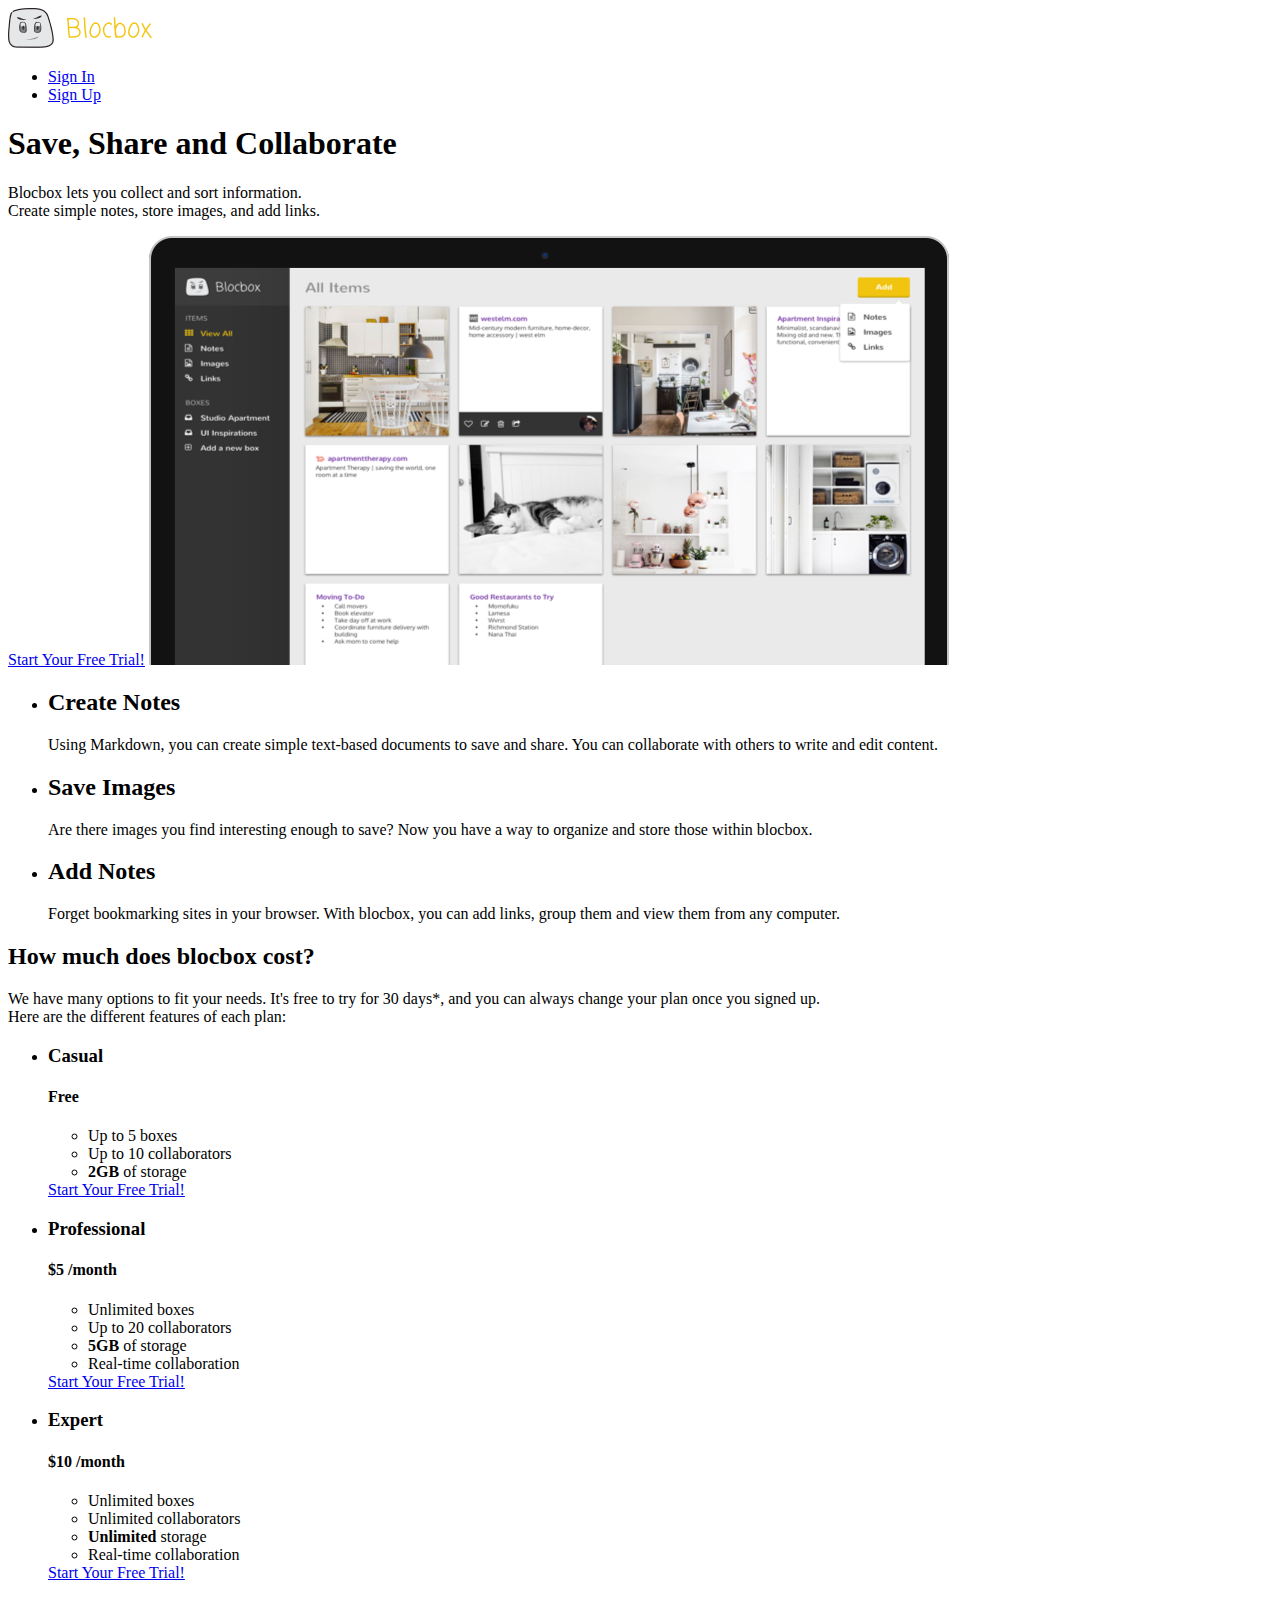
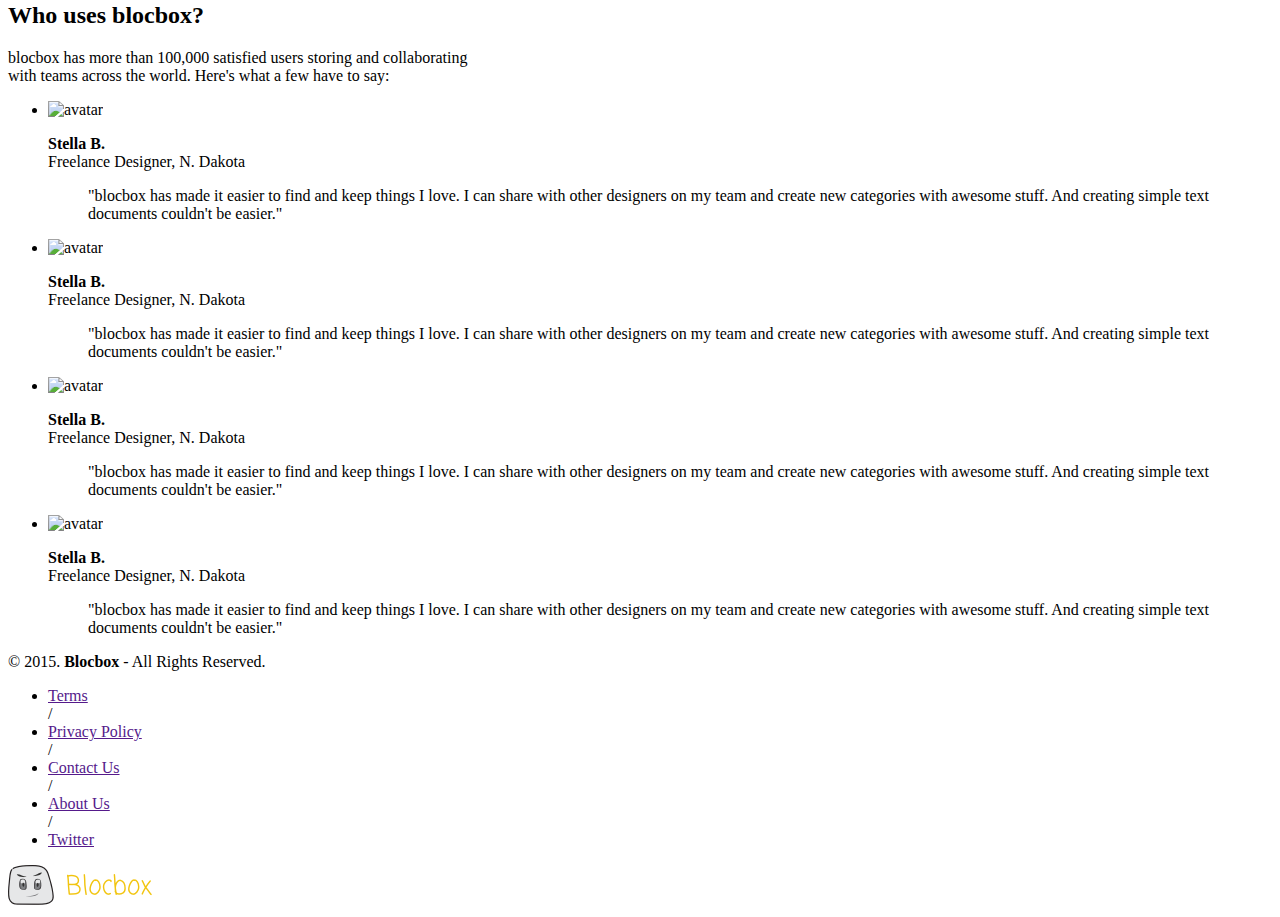
==== index.html @ 5e0205d0 "Checkpoint 28 - Completed" ====
<!DOCTYPE html>
<html lang="en-us">
<head>
	<meta http-equiv="X-UA-Compatible" content="IE=Edge">
	<meta name="viewport" content="width=device-width, initial-scale=1">
	<meta charset="UTF-8">
	<title>Save, share and collaborate | Blocbox</title>

	<!-- Google Fonts -->
	<link href="https://fonts.googleapis.com/css?family=Nunito:300,400,700|Oxygen:300,400,700" rel="stylesheet">
</head>

<body>
	<header>
	<nav class="container">
		<div class="one-half">
			<a href="index.html" class="site-logo"><img src="images/site-logo.png" alt="Blocbox" /></a>
		</div>
		<div class="one-half">
			<ul>
	         <li><a href="signin.html">Sign In</a></li>
	         <li class="btn-outline"><a href="signup.html">Sign Up</a></li>
	       </ul>
		</div>
	</nav>

	<div class="container hero">
		<h1>Save, Share and Collaborate</h1>
		<p>Blocbox lets you collect and sort information.<br/>Create simple notes, store images, and add links.</p>
		<a href="signup.html" class="btn">Start Your Free Trial!</a>
		<img src="images/dashboard.png" alt="Blocbox" />
	</div>
	</header>
	
	<!-- Benefits -->
	<main role="main">
		<section class="benefits">
			<ul class="container">
				<li class="one-third">
					<h2>Create Notes</h2>
					<p>Using Markdown, you can create simple text-based documents to save and share. You can collaborate with others to write and edit content.</p>
				</li>
				<li class="one-third">
					<h2>Save Images</h2>
					<p>Are there images you find interesting enough to save? Now you have a way to organize and store those within blocbox.</p>
				</li>
				<li class="one-third">
					<h2>Add Notes</h2>
					<p>Forget bookmarking sites in your browser. With blocbox, you can add links, group them and view them from any computer.</p>
				</li>
			</ul>
		</section>
	</main>

	<!-- Pricing -->
	<section class="pricing">
   		<div class="container">
			<h2>How much does blocbox cost?</h2>
			<p>We have many options to fit your needs. It's free to try for 30 days*, and you can always change your plan once you signed up. <br/>Here are the different features of each plan:</p>
   		</div>
		<ul class="container">
			<li class="one-third">
				<div class="box">
				<h3>Casual</h3>
				<h4>Free</h4>
				<ul>
					<li>Up to 5 boxes</li>
					<li>Up to 10 collaborators</li>
					<li><strong>2GB</strong> of storage</li>
				</ul>
				<a href="signup.html" class="btn">Start Your Free Trial!</a>
				</div>
			</li>
			<li class="one-third middle">
				<div class="box">
				<h3>Professional</h3>
				<h4><span>$</span>5 <span class="month">/month</span></h4>
				<ul>
					<li>Unlimited boxes</li>
					<li>Up to 20 collaborators</li>
					<li><strong>5GB</strong> of storage</li>
					<li>Real-time collaboration</li>
				</ul>
				<a href="signup.html" class="btn">Start Your Free Trial!</a>
				</div>
			</li>
			<li class="one-third">
				<div class="box">
				<h3>Expert</h3>
				<h4><span>$</span>10 <span class="month">/month</span></h4>
				<ul>
					<li>Unlimited boxes</li>
					<li>Unlimited collaborators</li>
					<li><strong>Unlimited</strong> storage</li>
					<li>Real-time collaboration</li>
				</ul>
				<a href="signup.html" class="btn">Start Your Free Trial!</a>
				</div>
			</li>
		</ul>
	</section>

	<!-- Testimonial -->
	<section class="testimonials">
		<div class="container">
			 <h2>Who uses blocbox?</h2>
			 <p>blocbox has more than 100,000 satisfied users storing and collaborating<br/> with teams across the world. Here's what a few have to say:</p>
		</div>
		<ul class="container">
			<li class="one-fourth">
				<img src="https://s3.amazonaws.com/uifaces/faces/twitter/jsa/128.jpg" alt="avatar">
				<p class="name"><strong>Stella B.</strong><br/>Freelance Designer, N. Dakota</p>
				<blockquote>"blocbox has made it easier to find and keep things I love. I can share with other designers on my team and create new categories with awesome stuff. And creating simple text documents couldn't be easier."
				</blockquote>
			</li>
			<li class="one-fourth">
				<img src="https://s3.amazonaws.com/uifaces/faces/twitter/jsa/128.jpg" alt="avatar">
				<p class="name"><strong>Stella B.</strong><br/>Freelance Designer, N. Dakota</p>
				<blockquote>"blocbox has made it easier to find and keep things I love. I can share with other designers on my team and create new categories with awesome stuff. And creating simple text documents couldn't be easier."
				</blockquote>
			</li>
			<li class="one-fourth">
				<img src="https://s3.amazonaws.com/uifaces/faces/twitter/jsa/128.jpg" alt="avatar">
				<p class="name"><strong>Stella B.</strong><br/>Freelance Designer, N. Dakota</p>
				<blockquote>"blocbox has made it easier to find and keep things I love. I can share with other designers on my team and create new categories with awesome stuff. And creating simple text documents couldn't be easier."
				</blockquote>
			</li>
			<li class="one-fourth">
				<img src="https://s3.amazonaws.com/uifaces/faces/twitter/jsa/128.jpg" alt="avatar">
				<p class="name"><strong>Stella B.</strong><br/>Freelance Designer, N. Dakota</p>
				<blockquote>"blocbox has made it easier to find and keep things I love. I can share with other designers on my team and create new categories with awesome stuff. And creating simple text documents couldn't be easier."
				</blockquote>
			</li>
		</ul>
	</section>

	<!-- Footer -->
	<footer>
		<div class="container footer-nav-block">
			<div class="left-footer-block one-third">
			<p class="copyright-block">&copy; 2015. <strong>Blocbox</strong> - All Rights Reserved.</p>
		</div>
		<nav class="link-block middle-footer-block one-third">
			<ul>
				<li><a href="">Terms</a></li> /
				<li><a href="">Privacy Policy</a></li> /
				<li><a href="">Contact Us</a></li> /
				<li><a href="">About Us</a></li> /
				<li><a href="">Twitter</a></li>
			</ul>
		</nav>
		<div class="right-footer-block one-third">
			<img class="logo" src="images/site-logo.png" alt="Blocbox" />
		</div>
		</div>
	</footer>

</body>
</html>
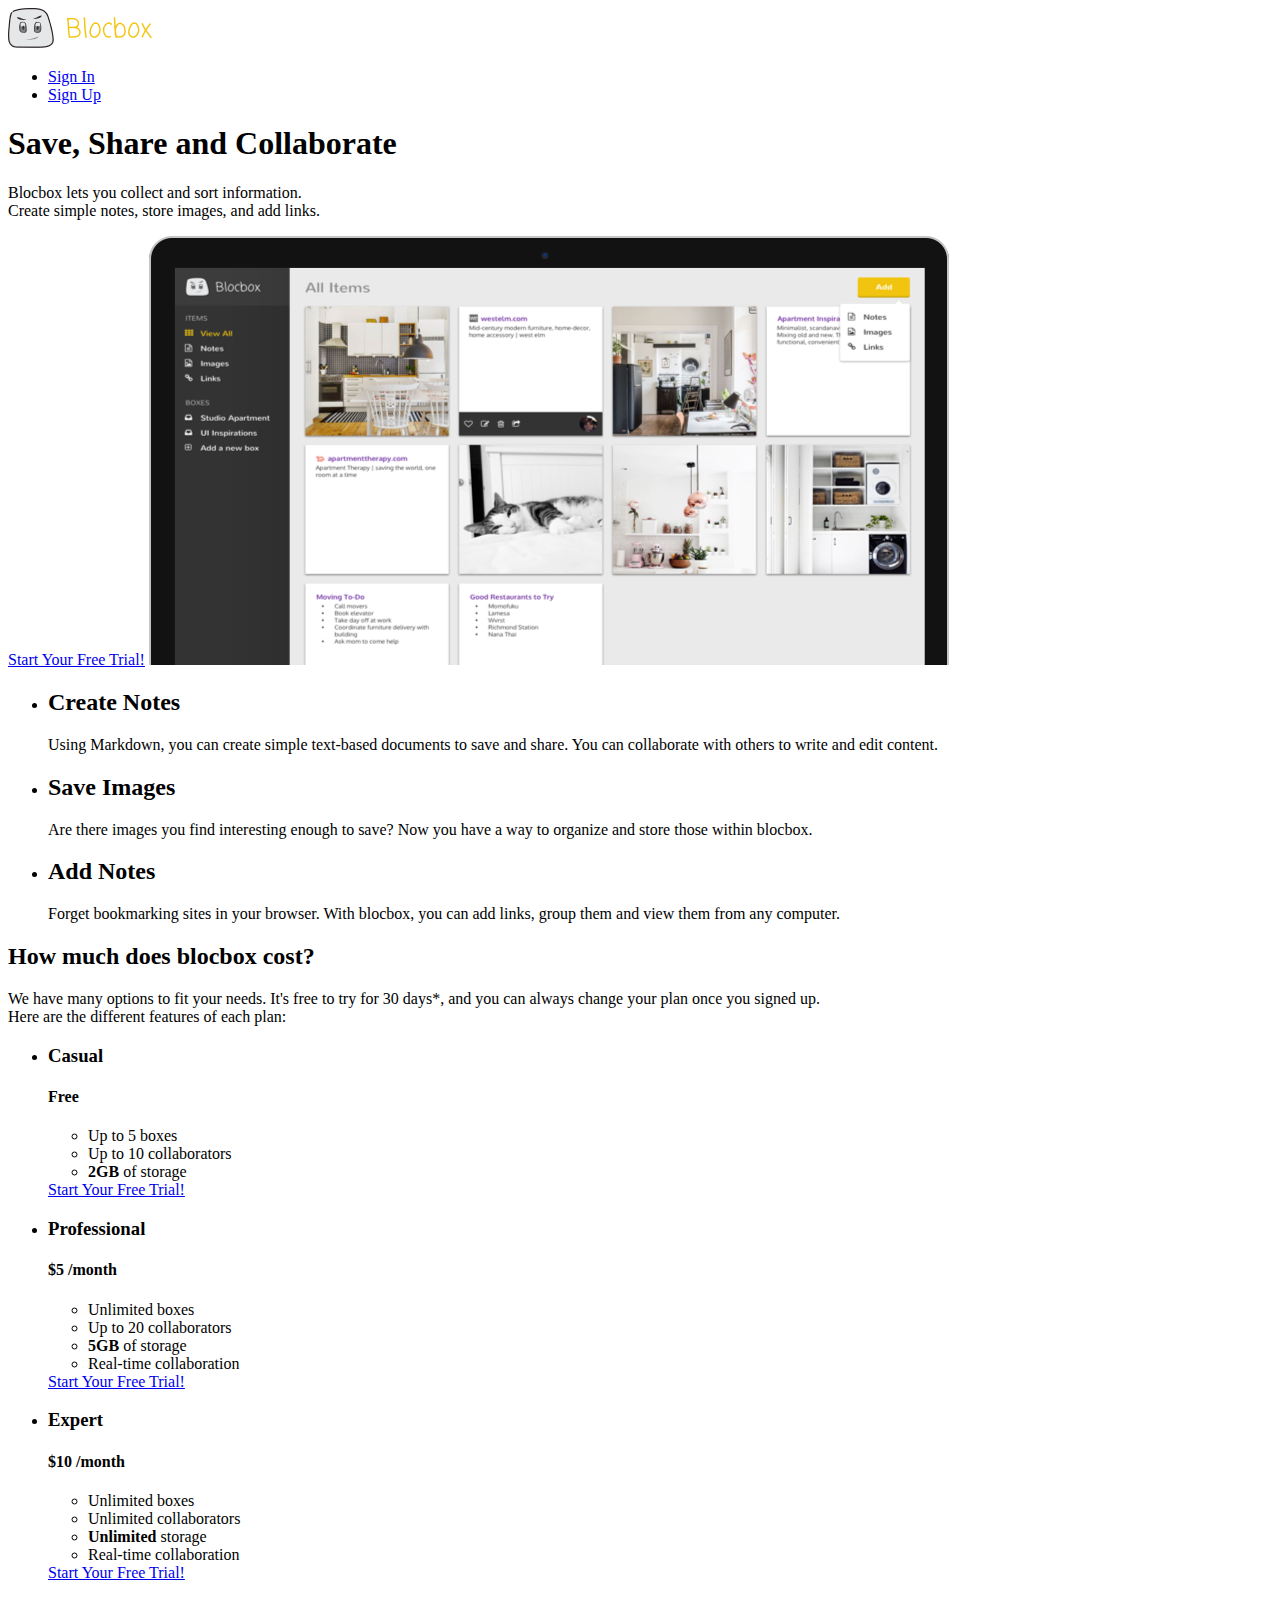
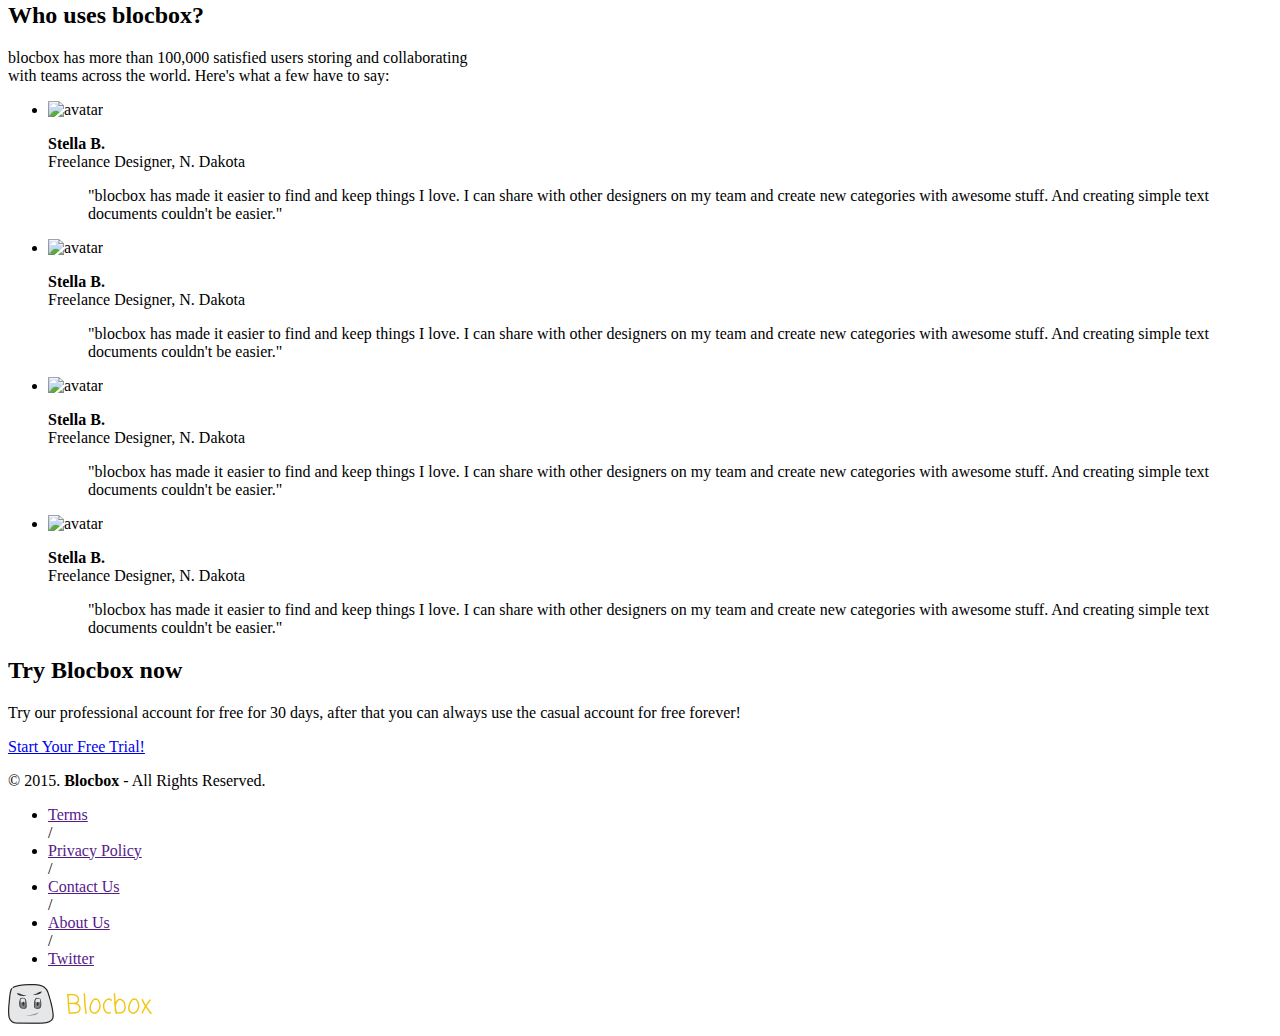
==== commit ee14c048: "Assignment 29 - Completed" ====
--- a/index.html
+++ b/index.html
@@ -8,6 +8,12 @@
 
 	<!-- Google Fonts -->
 	<link href="https://fonts.googleapis.com/css?family=Nunito:300,400,700|Oxygen:300,400,700" rel="stylesheet">
+
+	<!-- CSS -->
+	<link rel="stylesheet" href="css/normalize.css">
+	<link rel="stylesheet" href="css/style.css">
+	<link rel="stylesheet" href="css/font-awesome.css">
+	<link rel="stylesheet" href="css/animate.css">
 </head>
 
 <body>
@@ -25,7 +31,7 @@
 	</nav>
 
 	<div class="container hero">
-		<h1>Save, Share and Collaborate</h1>
+		<h1 class="animated fadeIn">Save, Share and Collaborate</h1>
 		<p>Blocbox lets you collect and sort information.<br/>Create simple notes, store images, and add links.</p>
 		<a href="signup.html" class="btn">Start Your Free Trial!</a>
 		<img src="images/dashboard.png" alt="Blocbox" />
@@ -134,6 +140,15 @@
 		</ul>
 	</section>
 
+	<!-- Section -->
+	<section class="cta">
+		<div class="container">
+			<h2>Try Blocbox now</h2>
+			<p>Try our professional account for free for 30 days, after that you can always use the casual account for free forever!</p>
+			<a href="signup.html" class="btn">Start Your Free Trial!</a>
+		</div>
+	</section>
+
 	<!-- Footer -->
 	<footer>
 		<div class="container footer-nav-block">
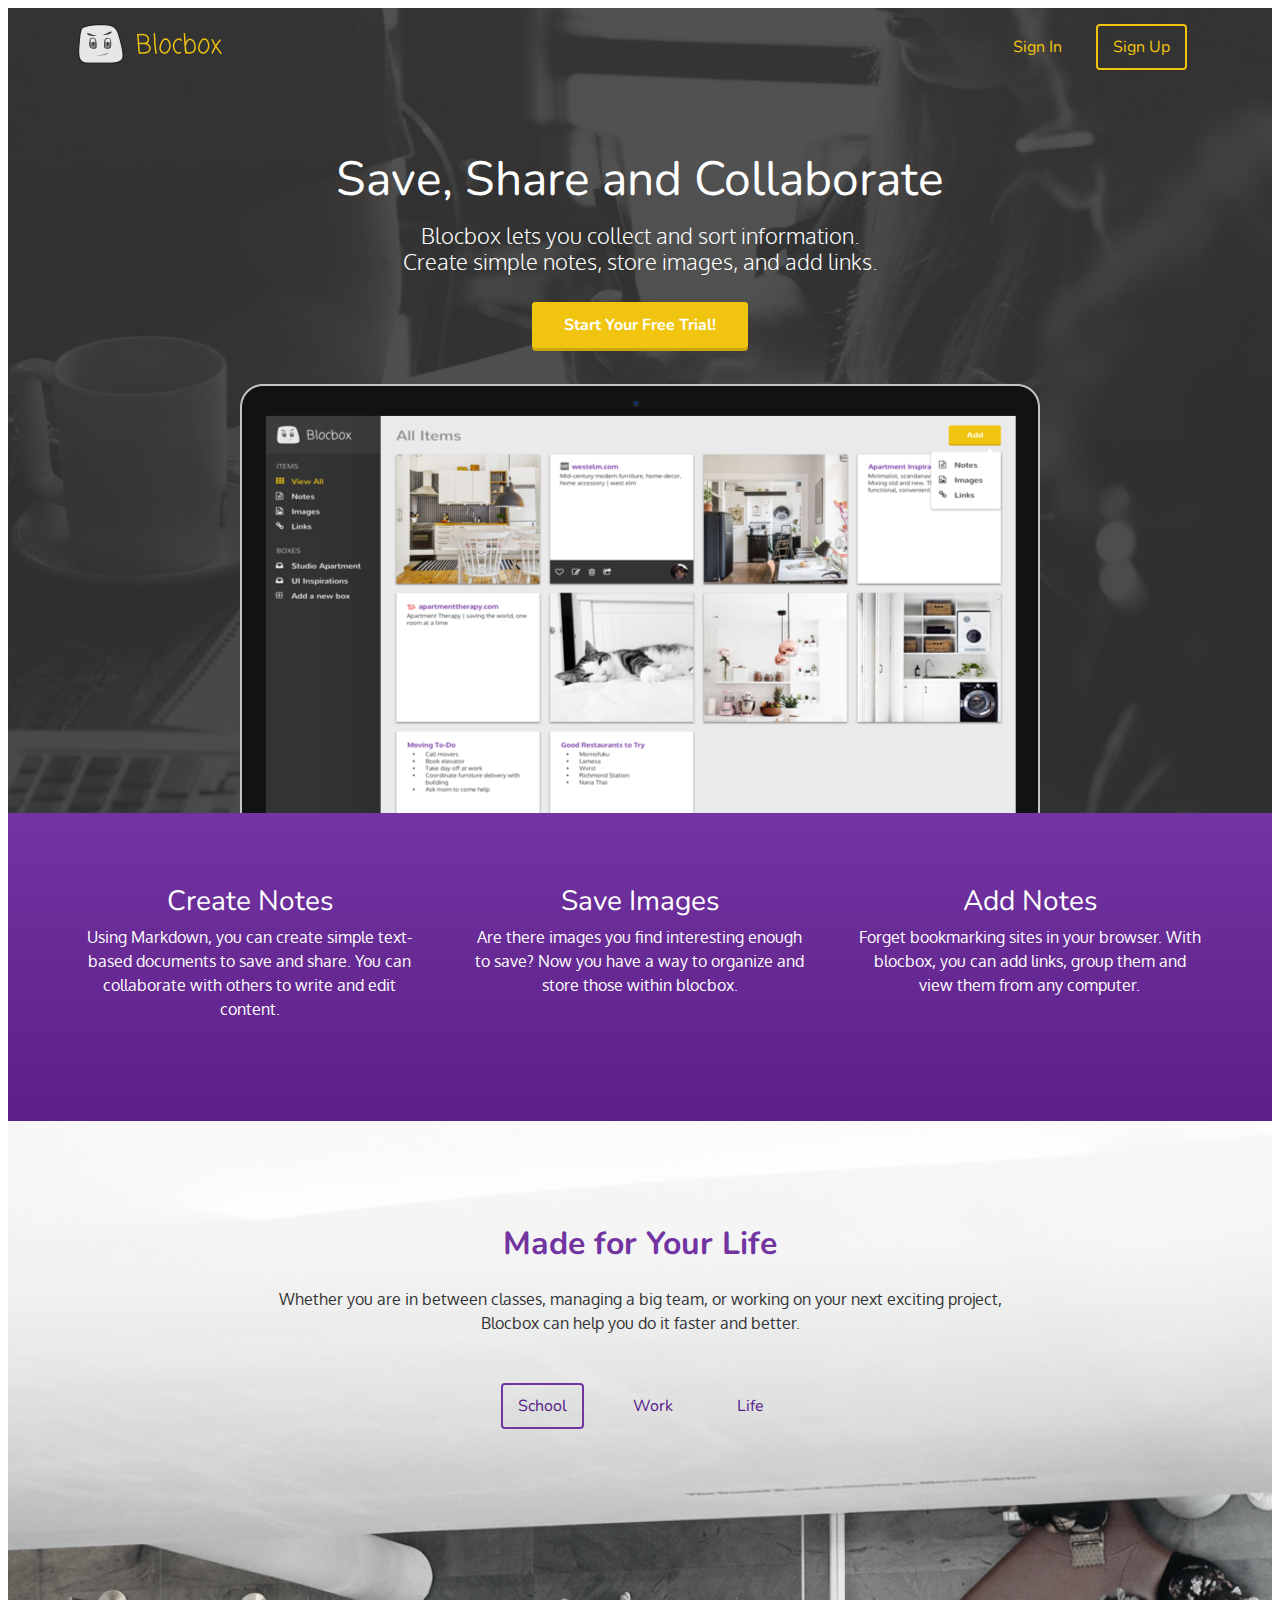
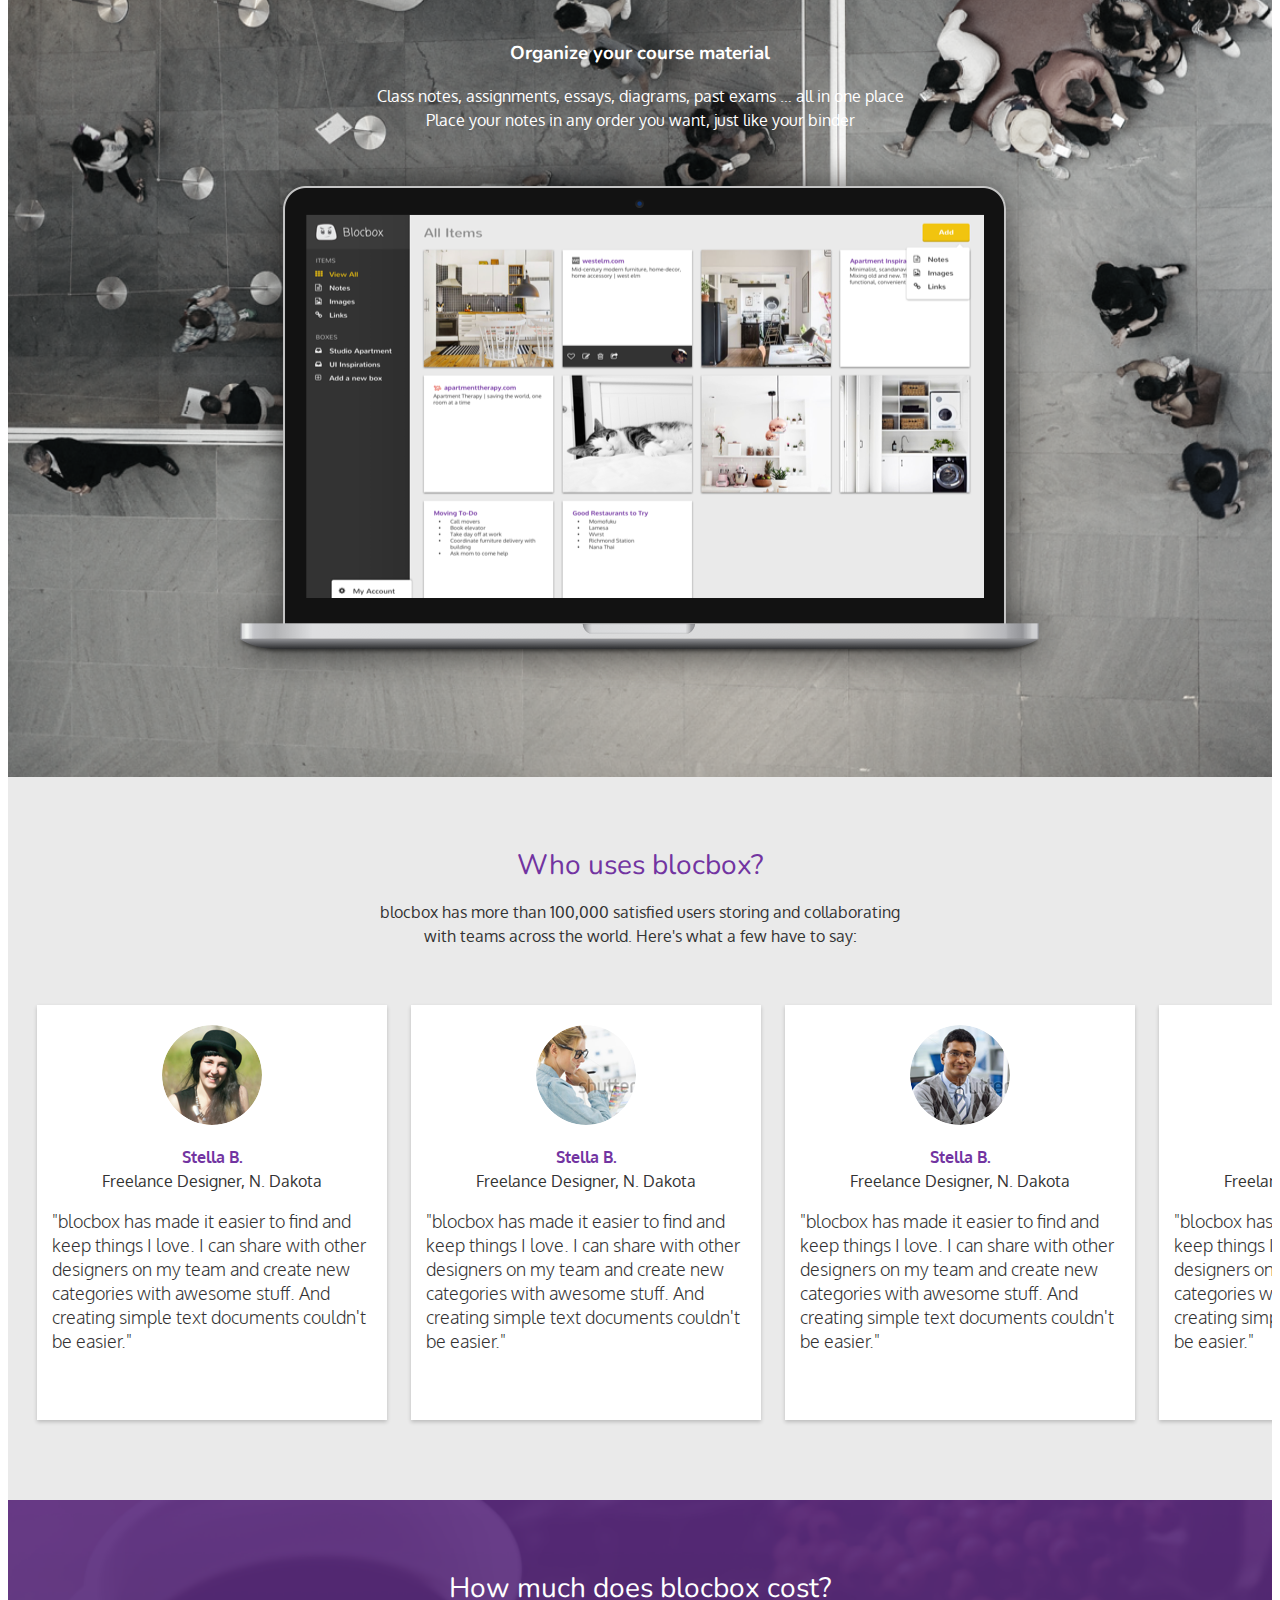
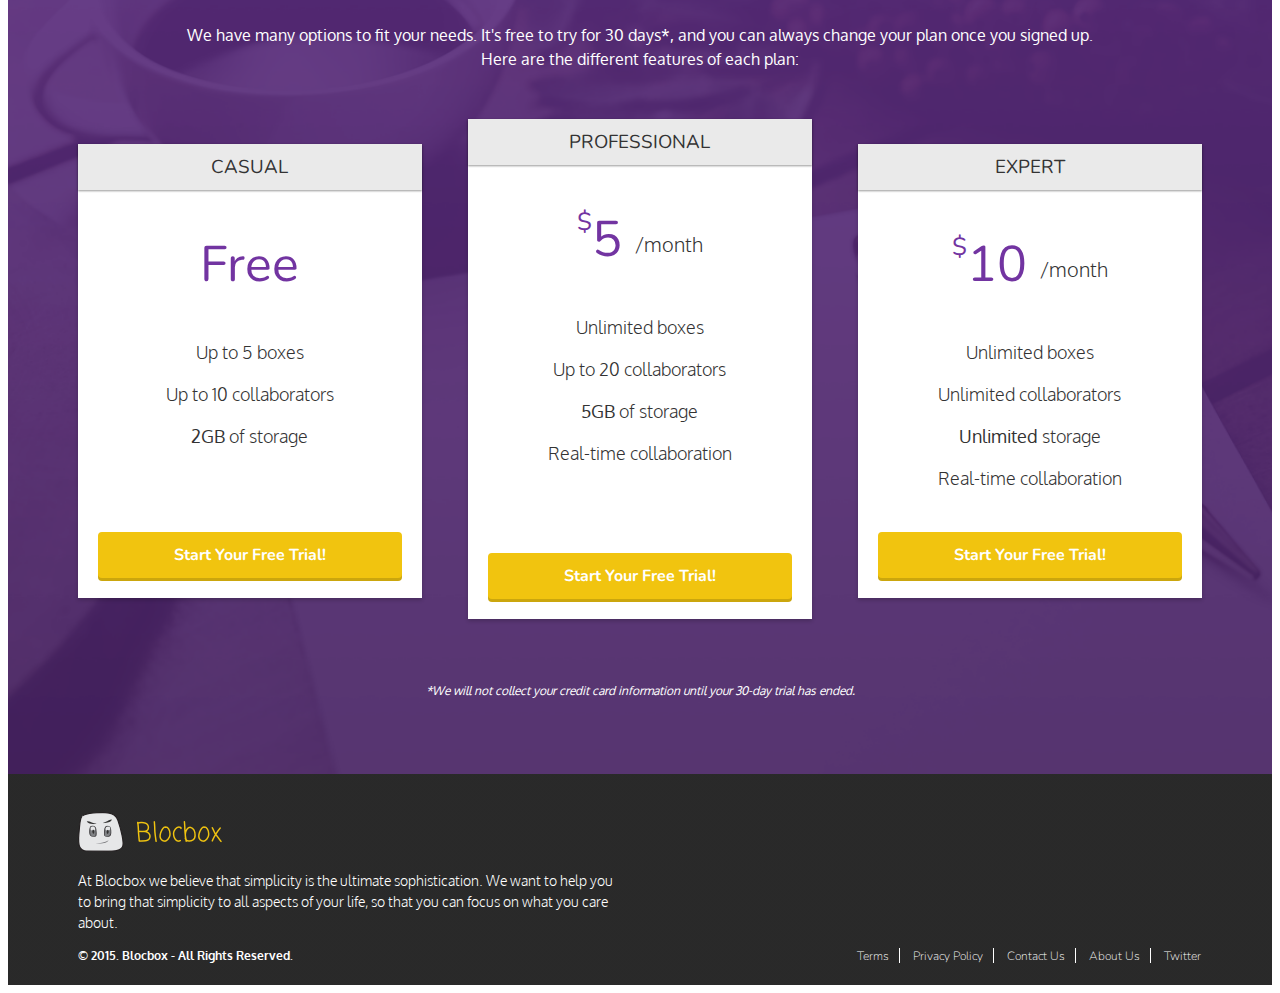
==== commit 3d23d22c: "Home Page - Styling 1" ====
--- a/index.html
+++ b/index.html
@@ -43,14 +43,17 @@
 		<section class="benefits">
 			<ul class="container">
 				<li class="one-third">
+					<i class="fa fa-file-o"></i>
 					<h2>Create Notes</h2>
 					<p>Using Markdown, you can create simple text-based documents to save and share. You can collaborate with others to write and edit content.</p>
 				</li>
 				<li class="one-third">
+					<i class="fa fa-picture-o"></i>
 					<h2>Save Images</h2>
 					<p>Are there images you find interesting enough to save? Now you have a way to organize and store those within blocbox.</p>
 				</li>
 				<li class="one-third">
+					<i class="fa fa-link"></i>
 					<h2>Add Notes</h2>
 					<p>Forget bookmarking sites in your browser. With blocbox, you can add links, group them and view them from any computer.</p>
 				</li>
@@ -58,7 +61,68 @@
 		</section>
 	</main>
 
-	<!-- Pricing -->
+	<!-- Use Cases -->
+	<section class="usecases">
+		<div class="container general">
+			 <h1>Made for Your Life</h1>
+			 <p>Whether you are in between classes, managing a big team, or working on your next exciting project,<br>Blocbox can help you do it faster and better.</p>
+			 <ul class="buttons">
+	         <li class="btn-outline"><a href="">School</a></li>
+	         <li><a href="">Work</a></li>
+	         <li><a href="">Life</a></li>
+	       </ul>
+		</div>
+		<div class="container usecase">
+			<h3>Organize your course material</h3>
+			<p>Class notes, assignments, essays, diagrams, past exams … all in one place<br>
+			Place your notes in any order you want, just like your binder</p>
+			<img src="images/school-laptop.png" alt="Blocbox for school" />
+		</div>
+	</section>
+
+	<!-- Testimonial -->
+	<section class="testimonials">
+		<div class="container">
+			 <h2>Who uses blocbox?</h2>
+			 <p>blocbox has more than 100,000 satisfied users storing and collaborating<br/> with teams across the world. Here's what a few have to say:</p>
+		</div>
+		<ul class="container">
+			<li>
+				<div class="box">
+					<img src="images/person1.png" alt="avatar">
+					<p class="name"><strong>Stella B.</strong><br/>Freelance Designer, N. Dakota</p>
+					<blockquote>"blocbox has made it easier to find and keep things I love. I can share with other designers on my team and create new categories with awesome stuff. And creating simple text documents couldn't be easier."
+					</blockquote>
+				</div>
+			</li>
+			<li>
+				<div class="box">
+					<img src="images/person2.png" alt="avatar">
+					<p class="name"><strong>Stella B.</strong><br/>Freelance Designer, N. Dakota</p>
+					<blockquote>"blocbox has made it easier to find and keep things I love. I can share with other designers on my team and create new categories with awesome stuff. And creating simple text documents couldn't be easier."
+					</blockquote>
+				</div>
+			</li>
+			<li>
+				<div class="box">
+					<img src="images/person3.png" alt="avatar">
+					<p class="name"><strong>Stella B.</strong><br/>Freelance Designer, N. Dakota</p>
+					<blockquote>"blocbox has made it easier to find and keep things I love. I can share with other designers on my team and create new categories with awesome stuff. And creating simple text documents couldn't be easier."
+					</blockquote>
+				</div>
+			</li>
+			<li>
+				<div class="box">
+					<img src="images/person4.png" alt="avatar">
+					<p class="name"><strong>Stella B.</strong><br/>Freelance Designer, N. Dakota</p>
+					<blockquote>"blocbox has made it easier to find and keep things I love. I can share with other designers on my team and create new categories with awesome stuff. And creating simple text documents couldn't be easier."
+					</blockquote>
+				</div>
+			</li>
+		</ul>
+	</section>
+
+		<!-- Pricing -->
 	<section class="pricing">
    		<div class="container">
 			<h2>How much does blocbox cost?</h2>
@@ -77,8 +141,8 @@
 				<a href="signup.html" class="btn">Start Your Free Trial!</a>
 				</div>
 			</li>
-			<li class="one-third middle">
-				<div class="box">
+			<li class="one-third">
+				<div class="box middle">
 				<h3>Professional</h3>
 				<h4><span>$</span>5 <span class="month">/month</span></h4>
 				<ul>
@@ -104,69 +168,42 @@
 				</div>
 			</li>
 		</ul>
+		<div class="container">
+			<p class="small">*We will not collect your credit card information until your 30-day trial has ended.</p>
+		</div>
 	</section>
 
-	<!-- Testimonial -->
-	<section class="testimonials">
-		<div class="container">
-			 <h2>Who uses blocbox?</h2>
-			 <p>blocbox has more than 100,000 satisfied users storing and collaborating<br/> with teams across the world. Here's what a few have to say:</p>
-		</div>
-		<ul class="container">
-			<li class="one-fourth">
-				<img src="https://s3.amazonaws.com/uifaces/faces/twitter/jsa/128.jpg" alt="avatar">
-				<p class="name"><strong>Stella B.</strong><br/>Freelance Designer, N. Dakota</p>
-				<blockquote>"blocbox has made it easier to find and keep things I love. I can share with other designers on my team and create new categories with awesome stuff. And creating simple text documents couldn't be easier."
-				</blockquote>
-			</li>
-			<li class="one-fourth">
-				<img src="https://s3.amazonaws.com/uifaces/faces/twitter/jsa/128.jpg" alt="avatar">
-				<p class="name"><strong>Stella B.</strong><br/>Freelance Designer, N. Dakota</p>
-				<blockquote>"blocbox has made it easier to find and keep things I love. I can share with other designers on my team and create new categories with awesome stuff. And creating simple text documents couldn't be easier."
-				</blockquote>
-			</li>
-			<li class="one-fourth">
-				<img src="https://s3.amazonaws.com/uifaces/faces/twitter/jsa/128.jpg" alt="avatar">
-				<p class="name"><strong>Stella B.</strong><br/>Freelance Designer, N. Dakota</p>
-				<blockquote>"blocbox has made it easier to find and keep things I love. I can share with other designers on my team and create new categories with awesome stuff. And creating simple text documents couldn't be easier."
-				</blockquote>
-			</li>
-			<li class="one-fourth">
-				<img src="https://s3.amazonaws.com/uifaces/faces/twitter/jsa/128.jpg" alt="avatar">
-				<p class="name"><strong>Stella B.</strong><br/>Freelance Designer, N. Dakota</p>
-				<blockquote>"blocbox has made it easier to find and keep things I love. I can share with other designers on my team and create new categories with awesome stuff. And creating simple text documents couldn't be easier."
-				</blockquote>
-			</li>
-		</ul>
-	</section>
-
 	<!-- Section -->
-	<section class="cta">
+	<!--<section class="cta">
 		<div class="container">
 			<h2>Try Blocbox now</h2>
 			<p>Try our professional account for free for 30 days, after that you can always use the casual account for free forever!</p>
 			<a href="signup.html" class="btn">Start Your Free Trial!</a>
 		</div>
-	</section>
+	</section> -->
 
 	<!-- Footer -->
 	<footer>
 		<div class="container footer-nav-block">
-			<div class="left-footer-block one-third">
-			<p class="copyright-block">&copy; 2015. <strong>Blocbox</strong> - All Rights Reserved.</p>
-		</div>
-		<nav class="link-block middle-footer-block one-third">
-			<ul>
-				<li><a href="">Terms</a></li> /
-				<li><a href="">Privacy Policy</a></li> /
-				<li><a href="">Contact Us</a></li> /
-				<li><a href="">About Us</a></li> /
-				<li><a href="">Twitter</a></li>
-			</ul>
-		</nav>
-		<div class="right-footer-block one-third">
-			<img class="logo" src="images/site-logo.png" alt="Blocbox" />
-		</div>
+			<div class="left-footer-block one-half">
+				<img class="logo" src="images/site-logo.png" alt="Blocbox" />
+				<p>At Blocbox we believe that simplicity is the ultimate sophistication. We want to help you to bring that simplicity to all aspects of your life, so that you can focus on what you care about.</p>
+				<p class="copyright-block pull-bottom">&copy; 2015. <strong>Blocbox</strong> - All Rights Reserved.</p>
+			</div>
+			<nav class="right-footer-block one-half">
+				<div class="social-icons">
+					<i class="fa fa-twitter"></i>
+					<i class="fa fa-facebook"></i>
+					<i class="fa fa-instagram"></i>
+				</div>
+				<ul class="pull-bottom pull-right">
+					<li><a href="">Terms</a></li>
+					<li><a href="">Privacy Policy</a></li>
+					<li><a href="">Contact Us</a></li>
+					<li><a href="">About Us</a></li>
+					<li><a href="">Twitter</a></li>
+				</ul>
+			</nav>
 		</div>
 	</footer>
 
--- a/css/style.css
+++ b/css/style.css
@@ -0,0 +1,400 @@
+html, body {
+	overflow-x: hidden;
+}
+
+body {
+	font-family: 'Oxygen', Helvetica, Arial, sans-serif;
+	color: #333;
+}
+
+h1, h2, h3, h4, h5, h6, a{
+	font-family: 'Nunito', Helvetica, Arial, sans-serif;
+}
+
+h2 {
+	font-size: 28px;
+	font-weight: normal;
+	margin: 5px;
+}
+
+p {
+	font-size: 16px;
+	line-height: 24px;
+	font-weight: normal;
+}
+
+/* Grid */
+.container {
+	margin-right: auto;
+	margin-left: auto;
+	padding-right: 15px;
+	padding-left: 15px;
+	position: relative;
+}
+
+.container:before, .container:after {
+	content: " ";
+	display: table;
+}
+.container:after {
+	clear: both;
+}
+.one-half, .one-third, .one-fourth {
+	width: 96%;
+	float: left;
+	position: realtive;
+	min-height: 1px;
+	margin: 0 2% 20px;
+}
+
+/* Media Queries */
+@media (min-width: 768px) {
+	.container {
+		width: 750px;
+	}
+}
+
+@media (min-width: 992px) {
+	.container {
+		width: 970px;
+	}
+	.one-half {
+		width: 46%;
+	}
+	.one-third {
+		width: 29.33333%;
+	}
+	.one-fourth {
+		width: 21%;
+	}
+}
+
+@media (min-width: 1280px) {
+	.container {
+		width: 1170px;
+	}
+}
+
+/* Header */
+header {
+	color: white;
+	background: #333333 url("../images/hero-bg.png") top center no-repeat;
+	background: url("../images/hero-bg.png") top center no-repeat, linear-gradient(-180deg, rgba(0,0,0,0.00) 20%, rgba(0,0,0,0.09) 97%);
+	background-size:cover;
+}
+header nav {
+	padding: 1em 0;
+}
+header nav ul{
+	display: inline;
+	float: right;
+	text-align: right;
+	margin: 0;
+}
+header nav ul > li {
+	display: inline-block;
+	list-style-type: none;
+	margin: 0 15px;
+}
+header nav ul > li.btn-outline {
+	padding: 10px 15px;
+	border: 2px solid #F1C40F;
+	border-radius: 4px;
+}
+header nav ul > li.btn-outline:hover {
+	background: #F1C40F;
+}
+header nav ul > li > a {
+	color: #F1C40F;
+	text-decoration: none;
+}
+header nav ul > li.btn-outline:hover > a {
+	color: #333;
+}
+header .hero {
+   text-align: center;
+   display:block;
+   position: relative;
+ }
+ header .hero h1 {
+   font-size:48px;
+   font-weight: normal;
+   margin:40px 0 0;
+ }
+ header .hero p {
+   font-size: 22px;
+   line-height: 26px;
+   font-weight: 100;
+   margin:10px 0 40px;
+ }
+ header .hero img {
+   display: block;
+   margin:3em auto 0;
+ }
+
+/* Buttons */
+.btn {
+   border-radius: 4px;
+   color:#FFFFFF;
+   font-weight: 700;
+   text-decoration: none;
+   padding:10px 30px;
+   background: #F1C40F;
+   border: 2px solid #F1C40F;
+   box-shadow: 0px 3px 0px 0px #CBA60D;
+ }
+
+ /* Benefits */
+ .benefits {
+	text-align: center;
+	display:block;
+	position:relative;
+	background-image: linear-gradient(-180deg, #7234A1 0%, #5C1F88 100%);
+ }
+ .benefits ul {
+   margin: 0 auto;
+   padding:4em 0;
+ }
+ .benefits ul li {
+   list-style-type: none;
+   display: inline-block;
+ }
+ .benefits i {
+   color:#FFF;
+   font-size:60px;
+   margin:0 0 20px;
+   vertical-align: middle;
+ }
+  .benefits h2, .benefits p {
+   color:#FFF;
+ }
+ .benefits p {
+ 	margin-top: 5px;
+ }
+
+ /* Use Cases Section */
+ .usecases {
+ 	padding: 5em 0;
+ 	text-align: center;
+ 	display:block;
+	position:relative;
+	background: #FFF url("../images/usecase-bg.png") top center no-repeat;
+	background-size:cover;
+ }
+
+ .usecases h1 {
+ 	color: #7234A1;
+ }
+ .usecases .general p {
+ 	color: #333;
+ }
+ .usecase {
+ 	margin: 10em auto 0;
+ }
+ .usecase h3, .usecase p {
+ 	color: white;
+ }
+ .buttons {
+ 	text-align: center;
+ 	padding: 2em 0;
+	margin: 0;
+ }
+ .buttons > li {
+ 	display: inline-block;
+ 	padding: 10px 15px;
+	list-style-type: none;
+	margin: 0 15px;
+ }
+ .buttons > li.btn-outline {
+	border: 2px solid #7234A1;
+	border-radius: 4px;
+ }
+ .buttons > li a {
+ 	text-decoration: none;
+ }
+
+ /* Pricing */
+ .pricing {
+   background: #7234A1 url("../images/pricing-bg.png") top center no-repeat;
+   background: url("../images/pricing-bg.png") top center no-repeat, linear-gradient(-180deg, #7234A1 0%, #5C1F88 100%);
+   background-size:cover;
+   text-align: center;
+   padding:4em 0;
+ }
+ .pricing h2, .pricing p {
+   color:#FFFFFF;
+ }
+ .pricing ul {
+   margin:0 auto;
+   padding:2em 0;
+ }
+ .pricing ul li {
+   list-style-type: none;
+ }
+
+ .box {
+   padding:0 15px 15px;
+   background: #FFFFFF;
+   box-shadow: 0px 2px 4px 0px rgba(0,0,0,0.20);
+   position: relative;
+   margin-top: 25px;
+ }
+ .pricing .box {
+ 	min-height: 439px;
+ }
+ .box.middle {
+   min-height: 485px;
+   margin-top:0px;
+ }
+  .box h3 {
+   font-family: "Nunito", Helvetica, Arial, sans-serif;
+   font-weight: normal;
+   text-transform: uppercase;
+   background: #EAEAEA;
+   box-shadow: 0px 1px 2px 0px rgba(0,0,0,0.40);
+   left:0;
+   right:0;
+   top:0;
+   text-align: center;
+   margin:0 -15px 40px;
+   padding:10px 0;
+ }
+ .box h4 {
+   font-size:50px;
+   font-weight: normal;
+   margin:20px 0 10px;
+   color:#7234A1;
+ }
+ .box h4 span {
+   font-size:25px;
+   vertical-align: top;
+ }
+ .box h4 span.month {
+   font-family: "Oxygen", Helvetica, Arial, sans-serif;
+   font-weight: 100;
+   color:#333;
+   font-size:20px;
+   vertical-align: middle;
+ }
+  .box ul li {
+   font-size:18px;
+   margin-bottom:20px;
+   font-weight: 100;
+ }
+
+ .box .btn {
+ 	position: absolute;
+    bottom:20px;
+   	left:20px;
+   	right:20px;
+ }
+ .small {
+   font-size: 12px;
+   color: #FEFEFE;
+   line-height: 15px;
+   font-style:italic;
+ }
+
+ /* Testimonials */
+ .testimonials {
+   padding:4em 0;
+   text-align: center;
+   background: #EAEAEA;
+ }
+ .testimonials h2 {
+   color: #7234A1;
+ }
+ .testimonials ul.container {
+ 	width: 1500px;
+ }
+ .testimonials ul li {
+   list-style-type: none;
+   display: inline-block;
+   width: 350px;
+   padding: 0 10px;
+ }
+  .testimonials blockquote {
+   color:#333;
+   font-weight: 100;
+   font-size: 18px;
+   line-height: 24px;
+   text-align: left;
+   position: relative;
+   width:auto;
+   margin:0;
+ }
+ .testimonials .box {
+ 	height: 400px;
+ }
+ .testimonials img {
+   height: 100px;
+   width: 100px;
+   border-radius:50%;
+   margin: 20px auto 0;
+ }
+  .testimonials p.name strong {
+   text-align: center;
+   color: #7234A1;
+ }
+
+ /* FOOTER */
+ footer {
+	background: #333333;
+	background-image: linear-gradient(-180deg, rgba(0,0,0,0.19) 0%, rgba(0,0,0,0.19) 100%);
+	color: #FFFFFF;
+	position: relative;
+	overflow: hidden;
+	z-index: 0;
+ }
+ .footer-nav-block {
+ 	padding-bottom: 2em;
+ }
+ footer p, footer nav ul {
+	font-size:14px;
+	font-weight: lighter;
+	line-height: 1.5;
+	margin: 10px auto 0;
+ }
+ footer p.copyright-block {
+ 	font-size: 12px;
+ 	font-weight: bold;
+ }
+ footer nav ul li {
+	list-style-type: none;
+	font-size: 12px;
+	display: inline;
+	border-right: 1px solid white;
+	padding: 0 10px;
+ }
+ footer nav ul li:last-of-type {
+ 	padding-right: 0;
+ 	border-right: 0;
+ }
+ footer nav ul li a {
+	color:#FFFFFF;
+	text-decoration: none;
+ }
+ footer .right-footer-block {
+   text-align: right;
+   vertical-align: bottom;
+ }
+ footer .logo {
+	padding: 2.35em 0 0.5em;
+	display: block;
+ }
+ footer .social-icons {
+ 	margin-top: 120px;
+ 	font-size: 40px;
+ 	color: #F1C40F;
+ 	letter-spacing: 10px;
+ }
+ .pull-bottom {
+ 	position: absolute;
+    bottom:20px;
+ }
+ .pull-right {
+ 	position: absolute;
+ 	right: 0;
+ 	margin-right: 15px;
+ 	padding-right: 2%;
+ }
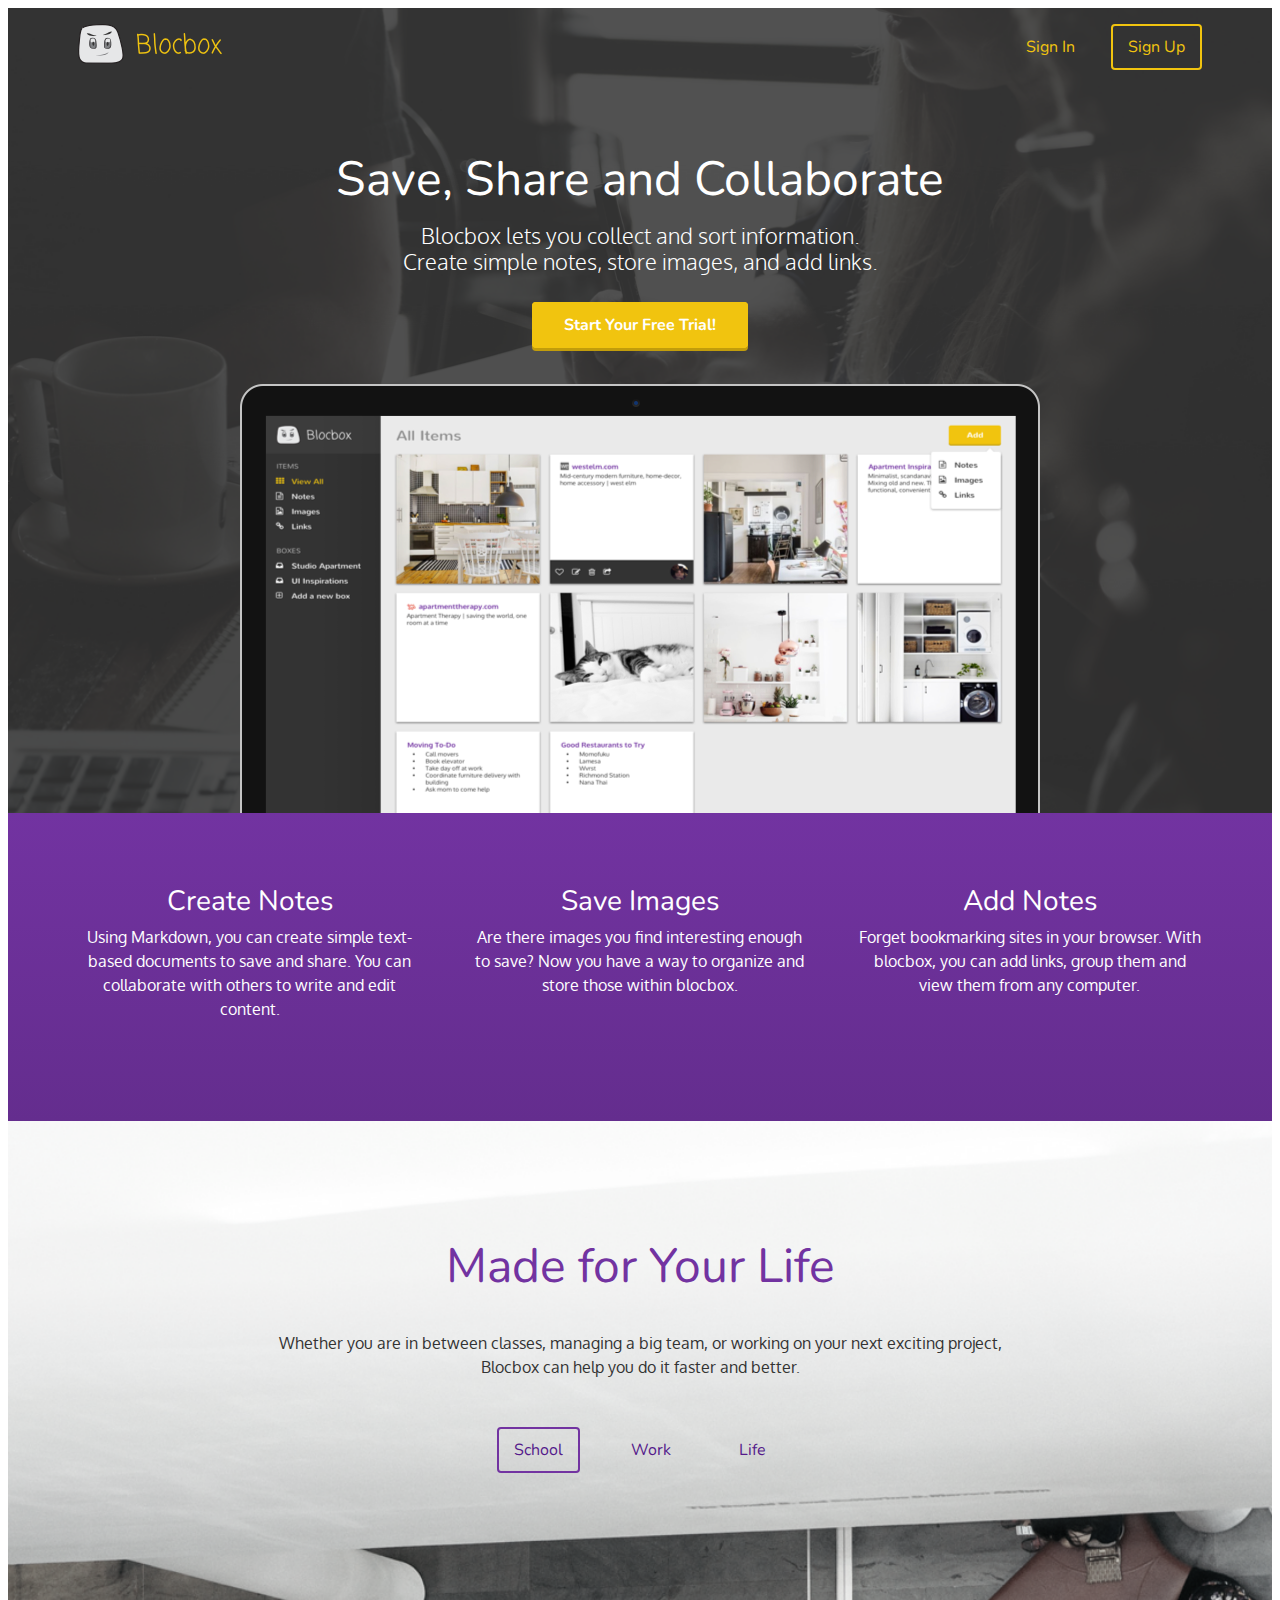
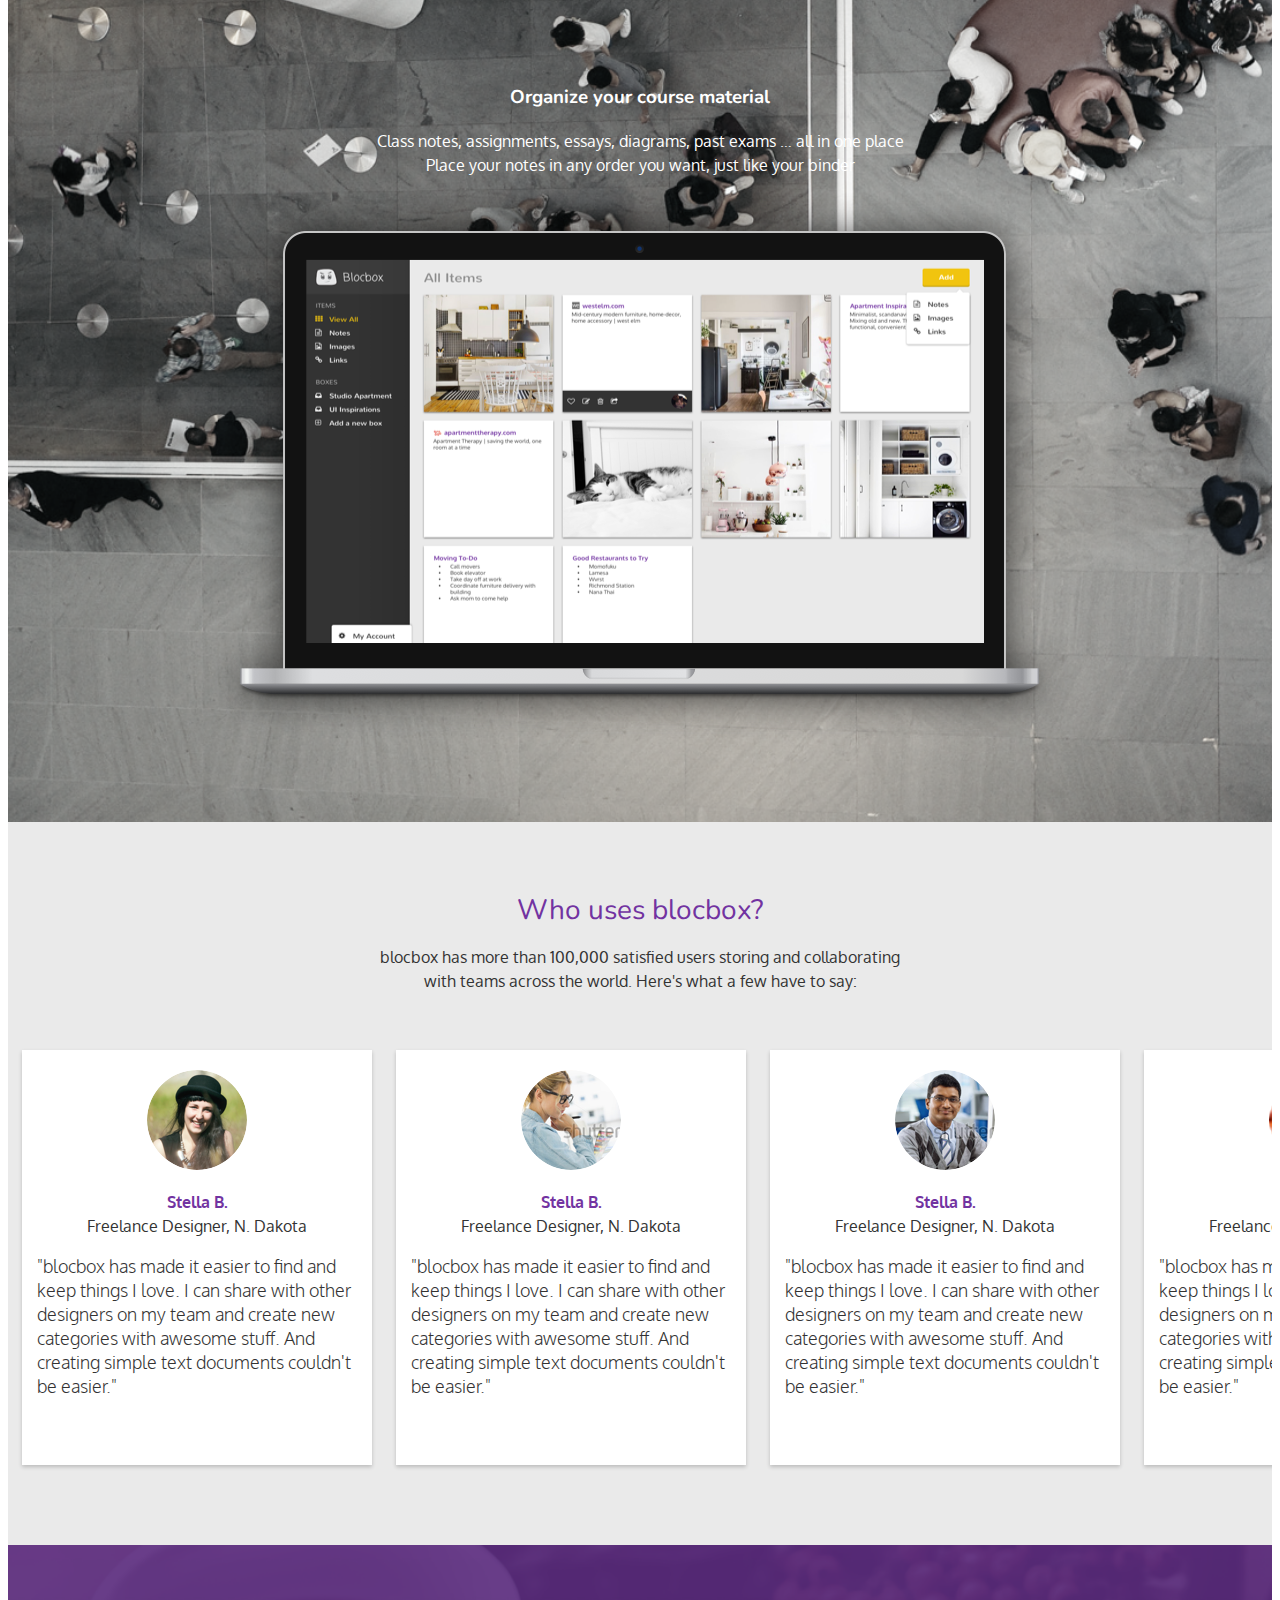
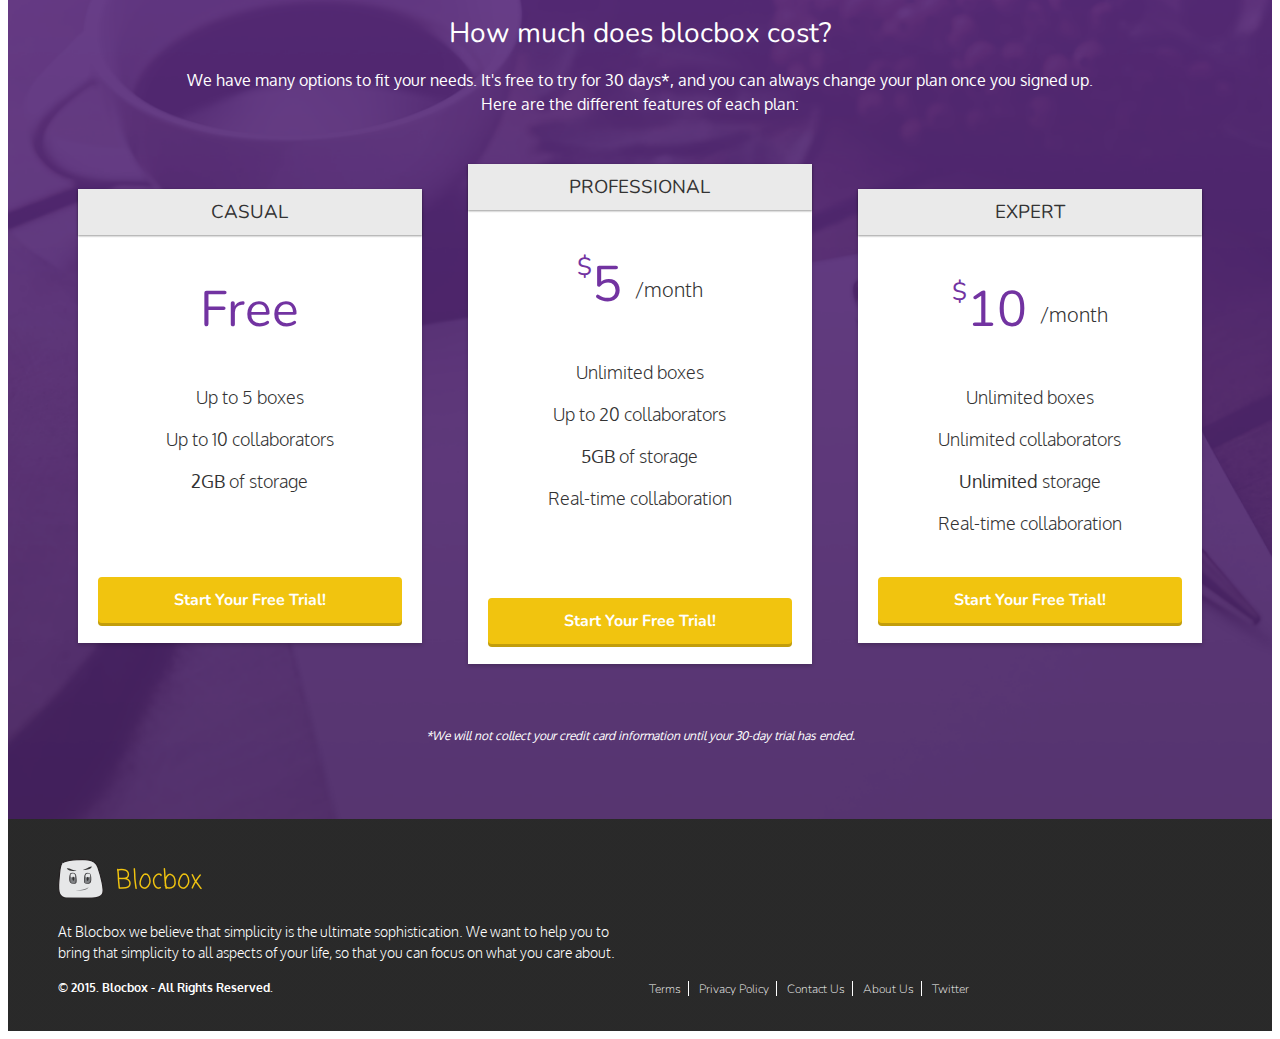
==== commit 812fa030: "footer refactor" ====
--- a/index.html
+++ b/index.html
@@ -20,12 +20,12 @@
 	<header>
 	<nav class="container">
 		<div class="one-half">
-			<a href="index.html" class="site-logo"><img src="images/site-logo.png" alt="Blocbox" /></a>
+			<a href="index.html" class="site-logo"><img src="images/site-logo.png" srcset="images/site-logo_2x.png 2x" alt="Blocbox Logo" /></a>
 		</div>
 		<div class="one-half">
 			<ul>
-	         <li><a href="signin.html">Sign In</a></li>
-	         <li class="btn-outline"><a href="signup.html">Sign Up</a></li>
+	         <li><a href="">Sign In</a></li>
+	         <li class="btn-outline"><a href="">Sign Up</a></li>
 	       </ul>
 		</div>
 	</nav>
@@ -33,8 +33,12 @@
 	<div class="container hero">
 		<h1 class="animated fadeIn">Save, Share and Collaborate</h1>
 		<p>Blocbox lets you collect and sort information.<br/>Create simple notes, store images, and add links.</p>
-		<a href="signup.html" class="btn">Start Your Free Trial!</a>
-		<img src="images/dashboard.png" alt="Blocbox" />
+		<a href="" class="btn">Start Your Free Trial!</a>
+		<picture>
+			<source media="(max-width: 992px)" srcset="images/dashboard_0.7x.png" alt="Blocbox" />
+			<img src="images/dashboard.png" alt="Blocbox" />
+		</picture>
+
 	</div>
 	</header>
 	
@@ -76,7 +80,11 @@
 			<h3>Organize your course material</h3>
 			<p>Class notes, assignments, essays, diagrams, past exams … all in one place<br>
 			Place your notes in any order you want, just like your binder</p>
+			<picture>
+			<source media="(max-width: 992px)" srcset="images/school-laptop_0.7x.png" alt="Blocbox" />
 			<img src="images/school-laptop.png" alt="Blocbox for school" />
+		</picture>
+			
 		</div>
 	</section>
 
@@ -86,40 +94,42 @@
 			 <h2>Who uses blocbox?</h2>
 			 <p>blocbox has more than 100,000 satisfied users storing and collaborating<br/> with teams across the world. Here's what a few have to say:</p>
 		</div>
-		<ul class="container">
-			<li>
-				<div class="box">
-					<img src="images/person1.png" alt="avatar">
-					<p class="name"><strong>Stella B.</strong><br/>Freelance Designer, N. Dakota</p>
-					<blockquote>"blocbox has made it easier to find and keep things I love. I can share with other designers on my team and create new categories with awesome stuff. And creating simple text documents couldn't be easier."
-					</blockquote>
-				</div>
-			</li>
-			<li>
-				<div class="box">
-					<img src="images/person2.png" alt="avatar">
-					<p class="name"><strong>Stella B.</strong><br/>Freelance Designer, N. Dakota</p>
-					<blockquote>"blocbox has made it easier to find and keep things I love. I can share with other designers on my team and create new categories with awesome stuff. And creating simple text documents couldn't be easier."
-					</blockquote>
-				</div>
-			</li>
-			<li>
-				<div class="box">
-					<img src="images/person3.png" alt="avatar">
-					<p class="name"><strong>Stella B.</strong><br/>Freelance Designer, N. Dakota</p>
-					<blockquote>"blocbox has made it easier to find and keep things I love. I can share with other designers on my team and create new categories with awesome stuff. And creating simple text documents couldn't be easier."
-					</blockquote>
-				</div>
-			</li>
-			<li>
-				<div class="box">
-					<img src="images/person4.png" alt="avatar">
-					<p class="name"><strong>Stella B.</strong><br/>Freelance Designer, N. Dakota</p>
-					<blockquote>"blocbox has made it easier to find and keep things I love. I can share with other designers on my team and create new categories with awesome stuff. And creating simple text documents couldn't be easier."
-					</blockquote>
-				</div>
-			</li>
-		</ul>
+		<div class="container-overflow">
+			<ul>
+				<li>
+					<div class="box">
+						<img src="images/person1.png" alt="avatar">
+						<p class="name"><strong>Stella B.</strong><br/>Freelance Designer, N. Dakota</p>
+						<blockquote>"blocbox has made it easier to find and keep things I love. I can share with other designers on my team and create new categories with awesome stuff. And creating simple text documents couldn't be easier."
+						</blockquote>
+					</div>
+				</li>
+				<li>
+					<div class="box">
+						<img src="images/person2.png" alt="avatar">
+						<p class="name"><strong>Stella B.</strong><br/>Freelance Designer, N. Dakota</p>
+						<blockquote>"blocbox has made it easier to find and keep things I love. I can share with other designers on my team and create new categories with awesome stuff. And creating simple text documents couldn't be easier."
+						</blockquote>
+					</div>
+				</li>
+				<li>
+					<div class="box">
+						<img src="images/person3.png" alt="avatar">
+						<p class="name"><strong>Stella B.</strong><br/>Freelance Designer, N. Dakota</p>
+						<blockquote>"blocbox has made it easier to find and keep things I love. I can share with other designers on my team and create new categories with awesome stuff. And creating simple text documents couldn't be easier."
+						</blockquote>
+					</div>
+				</li>
+				<li>
+					<div class="box">
+						<img src="images/person4.png" alt="avatar">
+						<p class="name"><strong>Stella B.</strong><br/>Freelance Designer, N. Dakota</p>
+						<blockquote>"blocbox has made it easier to find and keep things I love. I can share with other designers on my team and create new categories with awesome stuff. And creating simple text documents couldn't be easier."
+						</blockquote>
+					</div>
+				</li>
+			</ul>
+		</div>
 	</section>
 
 		<!-- Pricing -->
@@ -138,7 +148,7 @@
 					<li>Up to 10 collaborators</li>
 					<li><strong>2GB</strong> of storage</li>
 				</ul>
-				<a href="signup.html" class="btn">Start Your Free Trial!</a>
+				<a href="" class="btn">Start Your Free Trial!</a>
 				</div>
 			</li>
 			<li class="one-third">
@@ -151,7 +161,7 @@
 					<li><strong>5GB</strong> of storage</li>
 					<li>Real-time collaboration</li>
 				</ul>
-				<a href="signup.html" class="btn">Start Your Free Trial!</a>
+				<a href="" class="btn">Start Your Free Trial!</a>
 				</div>
 			</li>
 			<li class="one-third">
@@ -164,7 +174,7 @@
 					<li><strong>Unlimited</strong> storage</li>
 					<li>Real-time collaboration</li>
 				</ul>
-				<a href="signup.html" class="btn">Start Your Free Trial!</a>
+				<a href="" class="btn">Start Your Free Trial!</a>
 				</div>
 			</li>
 		</ul>
@@ -173,37 +183,39 @@
 		</div>
 	</section>
 
-	<!-- Section -->
-	<!--<section class="cta">
-		<div class="container">
-			<h2>Try Blocbox now</h2>
-			<p>Try our professional account for free for 30 days, after that you can always use the casual account for free forever!</p>
-			<a href="signup.html" class="btn">Start Your Free Trial!</a>
-		</div>
-	</section> -->
-
 	<!-- Footer -->
 	<footer>
-		<div class="container footer-nav-block">
-			<div class="left-footer-block one-half">
-				<img class="logo" src="images/site-logo.png" alt="Blocbox" />
-				<p>At Blocbox we believe that simplicity is the ultimate sophistication. We want to help you to bring that simplicity to all aspects of your life, so that you can focus on what you care about.</p>
-				<p class="copyright-block pull-bottom">&copy; 2015. <strong>Blocbox</strong> - All Rights Reserved.</p>
-			</div>
-			<nav class="right-footer-block one-half">
-				<div class="social-icons">
-					<i class="fa fa-twitter"></i>
-					<i class="fa fa-facebook"></i>
-					<i class="fa fa-instagram"></i>
-				</div>
-				<ul class="pull-bottom pull-right">
-					<li><a href="">Terms</a></li>
-					<li><a href="">Privacy Policy</a></li>
-					<li><a href="">Contact Us</a></li>
-					<li><a href="">About Us</a></li>
-					<li><a href="">Twitter</a></li>
-				</ul>
-			</nav>
+		<div class="container footer-block">
+			<table>
+				<tr>
+				<td><img class="logo" src="images/site-logo.png" srcset="images/site-logo_2x.png 2x" alt="Blocbox Logo" /></td>
+				<td></td>
+				</tr>
+				<tr>
+				<td>
+					<p>At Blocbox we believe that simplicity is the ultimate sophistication. We want to help you to bring that simplicity to all aspects of your life, so that you can focus on what you care about.</p>
+				</td>
+				<td class="pull-bottom">
+					<div class="social-icons pull-right">
+							<i class="fa fa-twitter"></i>
+							<i class="fa fa-facebook"></i>
+							<i class="fa fa-instagram"></i>
+					</div>
+				</td>
+				</tr>
+				<tr>
+					<td><p class="copyright-block">&copy; 2015. <strong>Blocbox</strong> - All Rights Reserved.</p></td>
+					<td>
+						<ul class="pull-right">
+							<li><a href="">Terms</a></li>
+							<li><a href="">Privacy Policy</a></li>
+							<li><a href="">Contact Us</a></li>
+							<li><a href="">About Us</a></li>
+							<li><a href="">Twitter</a></li>
+						</ul>
+					</td>
+				</tr>
+			</table>
 		</div>
 	</footer>
 
--- a/css/style.css
+++ b/css/style.css
@@ -1,400 +1,411 @@
+/* Fonts */
+/* Colors */
 html, body {
-	overflow-x: hidden;
-}
+  overflow-x: hidden; }
 
 body {
-	font-family: 'Oxygen', Helvetica, Arial, sans-serif;
-	color: #333;
-}
-
-h1, h2, h3, h4, h5, h6, a{
-	font-family: 'Nunito', Helvetica, Arial, sans-serif;
-}
+  font-family: "Oxygen", Helvetica, Arial, sans-serif;
+  color: #333333; }
+
+h1, h2, h3, h4, h5, h6, a {
+  font-family: "Nunito", Helvetica, Arial, sans-serif; }
+
+h1 {
+  font-weight: normal; }
 
 h2 {
-	font-size: 28px;
-	font-weight: normal;
-	margin: 5px;
-}
+  font-weight: normal;
+  margin: 5px; }
 
 p {
-	font-size: 16px;
-	line-height: 24px;
-	font-weight: normal;
-}
+  font-weight: normal; }
 
 /* Grid */
 .container {
-	margin-right: auto;
-	margin-left: auto;
-	padding-right: 15px;
-	padding-left: 15px;
-	position: relative;
-}
+  margin-right: auto;
+  margin-left: auto;
+  padding-right: 15px;
+  padding-left: 15px;
+  position: relative; }
 
 .container:before, .container:after {
-	content: " ";
-	display: table;
-}
+  content: " ";
+  display: table; }
+
 .container:after {
-	clear: both;
-}
+  clear: both; }
+
 .one-half, .one-third, .one-fourth {
-	width: 96%;
-	float: left;
-	position: realtive;
-	min-height: 1px;
-	margin: 0 2% 20px;
-}
+  width: 96%;
+  float: left;
+  position: realtive;
+  min-height: 1px;
+  margin: 0 2% 20px; }
+
+.one-half {
+  width: 46%; }
 
 /* Media Queries */
 @media (min-width: 768px) {
-	.container {
-		width: 750px;
-	}
-}
-
+  .container {
+    width: 750px; }
+
+  h1 {
+    font-size: 36px; }
+
+  h2 {
+    font-size: 20px;
+    margin: 3px; }
+
+  p {
+    font-size: 14px;
+    line-height: 20px; } }
 @media (min-width: 992px) {
-	.container {
-		width: 970px;
-	}
-	.one-half {
-		width: 46%;
-	}
-	.one-third {
-		width: 29.33333%;
-	}
-	.one-fourth {
-		width: 21%;
-	}
-}
-
+  .container {
+    width: 970px; }
+
+  .one-third {
+    width: 29.33333%; }
+
+  .one-fourth {
+    width: 21%; }
+
+  h1 {
+    font-size: 48px; }
+
+  h2 {
+    font-size: 28px;
+    margin: 5px; }
+
+  p {
+    font-size: 16px;
+    line-height: 24px; } }
 @media (min-width: 1280px) {
-	.container {
-		width: 1170px;
-	}
-}
-
+  .container {
+    width: 1170px; } }
 /* Header */
 header {
-	color: white;
-	background: #333333 url("../images/hero-bg.png") top center no-repeat;
-	background: url("../images/hero-bg.png") top center no-repeat, linear-gradient(-180deg, rgba(0,0,0,0.00) 20%, rgba(0,0,0,0.09) 97%);
-	background-size:cover;
-}
+  color: white;
+  background: #333333 url("../images/hero-bg.png") top center no-repeat;
+  background: url("../images/hero-bg.png") top center no-repeat, linear-gradient(-180deg, rgba(51, 51, 51, 0) 20%, rgba(51, 51, 51, 0.09) 97%);
+  background-size: cover; }
+
 header nav {
-	padding: 1em 0;
-}
-header nav ul{
-	display: inline;
-	float: right;
-	text-align: right;
-	margin: 0;
-}
+  padding: 1em 0; }
+
+header nav ul {
+  display: inline;
+  float: right;
+  text-align: right;
+  margin: 0;
+  padding: 0; }
+
 header nav ul > li {
-	display: inline-block;
-	list-style-type: none;
-	margin: 0 15px;
-}
+  display: inline-block;
+  list-style-type: none;
+  margin: 0 0 0 15px;
+  padding: 10px 15px;
+  border: 2px solid transparent;
+  border-radius: 4px; }
+
+@media (max-width: 600px) {
+  header nav ul > li {
+    margin: 0 0 0 10px;
+    padding: 10px;
+    font-size: 14px; } }
 header nav ul > li.btn-outline {
-	padding: 10px 15px;
-	border: 2px solid #F1C40F;
-	border-radius: 4px;
-}
+  border-color: #F1C40F; }
+
 header nav ul > li.btn-outline:hover {
-	background: #F1C40F;
-}
+  background: rgba(241, 196, 15, 0.7); }
+
 header nav ul > li > a {
-	color: #F1C40F;
-	text-decoration: none;
-}
+  color: #F1C40F;
+  text-decoration: none; }
+
 header nav ul > li.btn-outline:hover > a {
-	color: #333;
-}
+  color: #333333; }
+
 header .hero {
-   text-align: center;
-   display:block;
-   position: relative;
- }
- header .hero h1 {
-   font-size:48px;
-   font-weight: normal;
-   margin:40px 0 0;
- }
- header .hero p {
-   font-size: 22px;
-   line-height: 26px;
-   font-weight: 100;
-   margin:10px 0 40px;
- }
- header .hero img {
-   display: block;
-   margin:3em auto 0;
- }
+  text-align: center;
+  display: block;
+  position: relative; }
+
+header .hero h1 {
+  margin: 40px 0 0; }
+
+header .hero p {
+  font-size: 22px;
+  line-height: 26px;
+  font-weight: 100;
+  margin: 10px 0 40px; }
+
+header .hero img {
+  display: block;
+  margin: 3em auto 0; }
 
 /* Buttons */
 .btn {
-   border-radius: 4px;
-   color:#FFFFFF;
-   font-weight: 700;
-   text-decoration: none;
-   padding:10px 30px;
-   background: #F1C40F;
-   border: 2px solid #F1C40F;
-   box-shadow: 0px 3px 0px 0px #CBA60D;
- }
-
- /* Benefits */
- .benefits {
-	text-align: center;
-	display:block;
-	position:relative;
-	background-image: linear-gradient(-180deg, #7234A1 0%, #5C1F88 100%);
- }
- .benefits ul {
-   margin: 0 auto;
-   padding:4em 0;
- }
- .benefits ul li {
-   list-style-type: none;
-   display: inline-block;
- }
- .benefits i {
-   color:#FFF;
-   font-size:60px;
-   margin:0 0 20px;
-   vertical-align: middle;
- }
-  .benefits h2, .benefits p {
-   color:#FFF;
- }
- .benefits p {
- 	margin-top: 5px;
- }
-
- /* Use Cases Section */
- .usecases {
- 	padding: 5em 0;
- 	text-align: center;
- 	display:block;
-	position:relative;
-	background: #FFF url("../images/usecase-bg.png") top center no-repeat;
-	background-size:cover;
- }
-
- .usecases h1 {
- 	color: #7234A1;
- }
- .usecases .general p {
- 	color: #333;
- }
- .usecase {
- 	margin: 10em auto 0;
- }
- .usecase h3, .usecase p {
- 	color: white;
- }
- .buttons {
- 	text-align: center;
- 	padding: 2em 0;
-	margin: 0;
- }
- .buttons > li {
- 	display: inline-block;
- 	padding: 10px 15px;
-	list-style-type: none;
-	margin: 0 15px;
- }
- .buttons > li.btn-outline {
-	border: 2px solid #7234A1;
-	border-radius: 4px;
- }
- .buttons > li a {
- 	text-decoration: none;
- }
-
- /* Pricing */
- .pricing {
-   background: #7234A1 url("../images/pricing-bg.png") top center no-repeat;
-   background: url("../images/pricing-bg.png") top center no-repeat, linear-gradient(-180deg, #7234A1 0%, #5C1F88 100%);
-   background-size:cover;
-   text-align: center;
-   padding:4em 0;
- }
- .pricing h2, .pricing p {
-   color:#FFFFFF;
- }
- .pricing ul {
-   margin:0 auto;
-   padding:2em 0;
- }
- .pricing ul li {
-   list-style-type: none;
- }
-
- .box {
-   padding:0 15px 15px;
-   background: #FFFFFF;
-   box-shadow: 0px 2px 4px 0px rgba(0,0,0,0.20);
-   position: relative;
-   margin-top: 25px;
- }
- .pricing .box {
- 	min-height: 439px;
- }
- .box.middle {
-   min-height: 485px;
-   margin-top:0px;
- }
-  .box h3 {
-   font-family: "Nunito", Helvetica, Arial, sans-serif;
-   font-weight: normal;
-   text-transform: uppercase;
-   background: #EAEAEA;
-   box-shadow: 0px 1px 2px 0px rgba(0,0,0,0.40);
-   left:0;
-   right:0;
-   top:0;
-   text-align: center;
-   margin:0 -15px 40px;
-   padding:10px 0;
- }
- .box h4 {
-   font-size:50px;
-   font-weight: normal;
-   margin:20px 0 10px;
-   color:#7234A1;
- }
- .box h4 span {
-   font-size:25px;
-   vertical-align: top;
- }
- .box h4 span.month {
-   font-family: "Oxygen", Helvetica, Arial, sans-serif;
-   font-weight: 100;
-   color:#333;
-   font-size:20px;
-   vertical-align: middle;
- }
-  .box ul li {
-   font-size:18px;
-   margin-bottom:20px;
-   font-weight: 100;
- }
-
- .box .btn {
- 	position: absolute;
-    bottom:20px;
-   	left:20px;
-   	right:20px;
- }
- .small {
-   font-size: 12px;
-   color: #FEFEFE;
-   line-height: 15px;
-   font-style:italic;
- }
-
- /* Testimonials */
- .testimonials {
-   padding:4em 0;
-   text-align: center;
-   background: #EAEAEA;
- }
- .testimonials h2 {
-   color: #7234A1;
- }
- .testimonials ul.container {
- 	width: 1500px;
- }
- .testimonials ul li {
-   list-style-type: none;
-   display: inline-block;
-   width: 350px;
-   padding: 0 10px;
- }
-  .testimonials blockquote {
-   color:#333;
-   font-weight: 100;
-   font-size: 18px;
-   line-height: 24px;
-   text-align: left;
-   position: relative;
-   width:auto;
-   margin:0;
- }
- .testimonials .box {
- 	height: 400px;
- }
- .testimonials img {
-   height: 100px;
-   width: 100px;
-   border-radius:50%;
-   margin: 20px auto 0;
- }
-  .testimonials p.name strong {
-   text-align: center;
-   color: #7234A1;
- }
-
- /* FOOTER */
- footer {
-	background: #333333;
-	background-image: linear-gradient(-180deg, rgba(0,0,0,0.19) 0%, rgba(0,0,0,0.19) 100%);
-	color: #FFFFFF;
-	position: relative;
-	overflow: hidden;
-	z-index: 0;
- }
- .footer-nav-block {
- 	padding-bottom: 2em;
- }
- footer p, footer nav ul {
-	font-size:14px;
-	font-weight: lighter;
-	line-height: 1.5;
-	margin: 10px auto 0;
- }
- footer p.copyright-block {
- 	font-size: 12px;
- 	font-weight: bold;
- }
- footer nav ul li {
-	list-style-type: none;
-	font-size: 12px;
-	display: inline;
-	border-right: 1px solid white;
-	padding: 0 10px;
- }
- footer nav ul li:last-of-type {
- 	padding-right: 0;
- 	border-right: 0;
- }
- footer nav ul li a {
-	color:#FFFFFF;
-	text-decoration: none;
- }
- footer .right-footer-block {
-   text-align: right;
-   vertical-align: bottom;
- }
- footer .logo {
-	padding: 2.35em 0 0.5em;
-	display: block;
- }
- footer .social-icons {
- 	margin-top: 120px;
- 	font-size: 40px;
- 	color: #F1C40F;
- 	letter-spacing: 10px;
- }
- .pull-bottom {
- 	position: absolute;
-    bottom:20px;
- }
- .pull-right {
- 	position: absolute;
- 	right: 0;
- 	margin-right: 15px;
- 	padding-right: 2%;
- }
+  border-radius: 4px;
+  color: white;
+  font-weight: 700;
+  text-decoration: none;
+  padding: 10px 30px;
+  background: #F1C40F;
+  border: 2px solid #F1C40F;
+  box-shadow: 0px 3px 0px 0px #c29d0b; }
+  .btn:hover {
+    background: #f3cc31;
+    border-color: #f3cc31; }
+  .btn:active {
+    background: #e3b90d;
+    border-color: #e3b90d; }
+
+/* Benefits */
+.benefits {
+  text-align: center;
+  display: block;
+  position: relative;
+  background-image: linear-gradient(-180deg, #7233A1 0%, #642d8e 100%); }
+
+.benefits ul {
+  margin: 0 auto;
+  padding: 4em 0; }
+
+.benefits ul li {
+  list-style-type: none;
+  display: inline-block; }
+
+.benefits i {
+  color: white;
+  font-size: 60px;
+  margin: 0 0 20px;
+  vertical-align: middle; }
+
+.benefits h2, .benefits p {
+  color: white; }
+
+.benefits p {
+  margin-top: 5px; }
+
+/* Use Cases Section */
+.usecases {
+  padding: 5em 0;
+  text-align: center;
+  display: block;
+  position: relative;
+  background: white url("../images/usecase-bg.png") top center no-repeat;
+  background-size: cover; }
+
+.usecases h1 {
+  color: #7233A1; }
+
+.usecases .general p {
+  color: #333333; }
+
+.usecase {
+  margin: 10em auto 0; }
+
+.usecase h3, .usecase p {
+  color: white; }
+
+.buttons {
+  text-align: center;
+  padding: 2em 0;
+  margin: 0; }
+
+.buttons > li {
+  display: inline-block;
+  padding: 10px 15px;
+  list-style-type: none;
+  margin: 0 15px;
+  border: 2px solid transparent;
+  border-radius: 4px; }
+  .buttons > li:hover, .buttons > li.btn-outline:hover {
+    border-color: #642d8e; }
+
+.buttons > li.btn-outline {
+  border-color: #7233A1; }
+
+.buttons > li a {
+  text-decoration: none; }
+
+/* Pricing */
+.pricing {
+  background: #7233A1 url("../images/pricing-bg.png") top center no-repeat;
+  background: url("../images/pricing-bg.png") top center no-repeat, linear-gradient(-180deg, #7233A1 0%, #642d8e 100%);
+  background-size: cover;
+  text-align: center;
+  padding: 4em 0; }
+
+.pricing h2, .pricing p {
+  color: white; }
+
+.pricing ul {
+  margin: 0 auto;
+  padding: 2em 0; }
+
+.pricing ul li {
+  list-style-type: none; }
+
+.box {
+  padding: 0 15px 15px;
+  background: white;
+  box-shadow: 0px 2px 4px 0px rgba(0, 0, 0, 0.2);
+  position: relative;
+  margin-top: 25px; }
+
+.pricing .box {
+  min-height: 439px; }
+
+.box.middle {
+  min-height: 485px;
+  margin-top: 0px; }
+
+.box h3 {
+  font-family: "Nunito", Helvetica, Arial, sans-serif;
+  font-weight: normal;
+  text-transform: uppercase;
+  background: #eaeaea;
+  box-shadow: 0px 1px 2px 0px rgba(0, 0, 0, 0.4);
+  left: 0;
+  right: 0;
+  top: 0;
+  text-align: center;
+  margin: 0 -15px 40px;
+  padding: 10px 0; }
+
+.box h4 {
+  font-size: 50px;
+  font-weight: normal;
+  margin: 20px 0 10px;
+  color: #7233A1; }
+
+.box h4 span {
+  font-size: 25px;
+  vertical-align: top; }
+
+.box h4 span.month {
+  font-family: "Oxygen", Helvetica, Arial, sans-serif;
+  font-weight: 100;
+  color: #333;
+  font-size: 20px;
+  vertical-align: middle; }
+
+.box ul li {
+  font-size: 18px;
+  margin-bottom: 20px;
+  font-weight: 100; }
+
+.box .btn {
+  position: absolute;
+  bottom: 20px;
+  left: 20px;
+  right: 20px; }
+
+.small {
+  font-size: 12px;
+  line-height: 15px;
+  font-style: italic; }
+
+/* Testimonials */
+.testimonials {
+  padding: 4em 0;
+  text-align: center;
+  background: #eaeaea; }
+  .testimonials .container-overflow {
+    overflow-x: scroll; }
+
+.testimonials h2 {
+  color: #7233A1; }
+
+.testimonials ul {
+  width: 1500px;
+  padding: 0; }
+
+.testimonials ul li {
+  list-style-type: none;
+  display: inline-block;
+  width: 350px;
+  padding: 0 10px; }
+
+.testimonials blockquote {
+  color: #333;
+  font-weight: 100;
+  font-size: 18px;
+  line-height: 24px;
+  text-align: left;
+  position: relative;
+  width: auto;
+  margin: 0; }
+
+.testimonials .box {
+  height: 400px; }
+
+.testimonials img {
+  height: 100px;
+  width: 100px;
+  border-radius: 50%;
+  margin: 20px auto 0; }
+
+.testimonials p.name strong {
+  text-align: center;
+  color: #7233A1; }
+
+/* FOOTER */
+footer {
+  background: #333333;
+  background-image: linear-gradient(-180deg, rgba(0, 0, 0, 0.19) 0%, rgba(0, 0, 0, 0.19) 100%);
+  color: #FFFFFF;
+  position: relative;
+  overflow: hidden;
+  z-index: 0; }
+  footer .footer-block {
+    padding-bottom: 30px; }
+  footer p, footer ul {
+    font-size: 14px;
+    font-weight: lighter;
+    line-height: 1.5;
+    margin: 10px auto 0; }
+  footer p.copyright-block {
+    font-size: 12px;
+    font-weight: bold; }
+  footer .logo {
+    padding: 2.35em 0 0.5em;
+    display: block; }
+  footer table {
+    /* Social Icons */
+    /* Footer Links */ }
+    footer table td {
+      width: 50%; }
+    footer table .pull-bottom {
+      vertical-align: bottom; }
+    footer table .social-icons {
+      font-size: 40px;
+      color: #F1C40F;
+      letter-spacing: 10px; }
+    footer table ul {
+      padding: 0; }
+      footer table ul li {
+        list-style-type: none;
+        font-size: 12px;
+        display: inline;
+        border-right: 1px solid white;
+        padding: 0 7px; }
+        footer table ul li:last-of-type {
+          padding-right: 0;
+          border-right: 0; }
+        footer table ul li a {
+          color: white;
+          text-decoration: none; }
+
+@media (max-width: 750px) {
+  img.logo {
+    margin: 0 auto; }
+
+  footer table td {
+    text-align: center; }
+    footer table td .pull-right {
+      float: none; } }
+
+/*# sourceMappingURL=style.css.map */
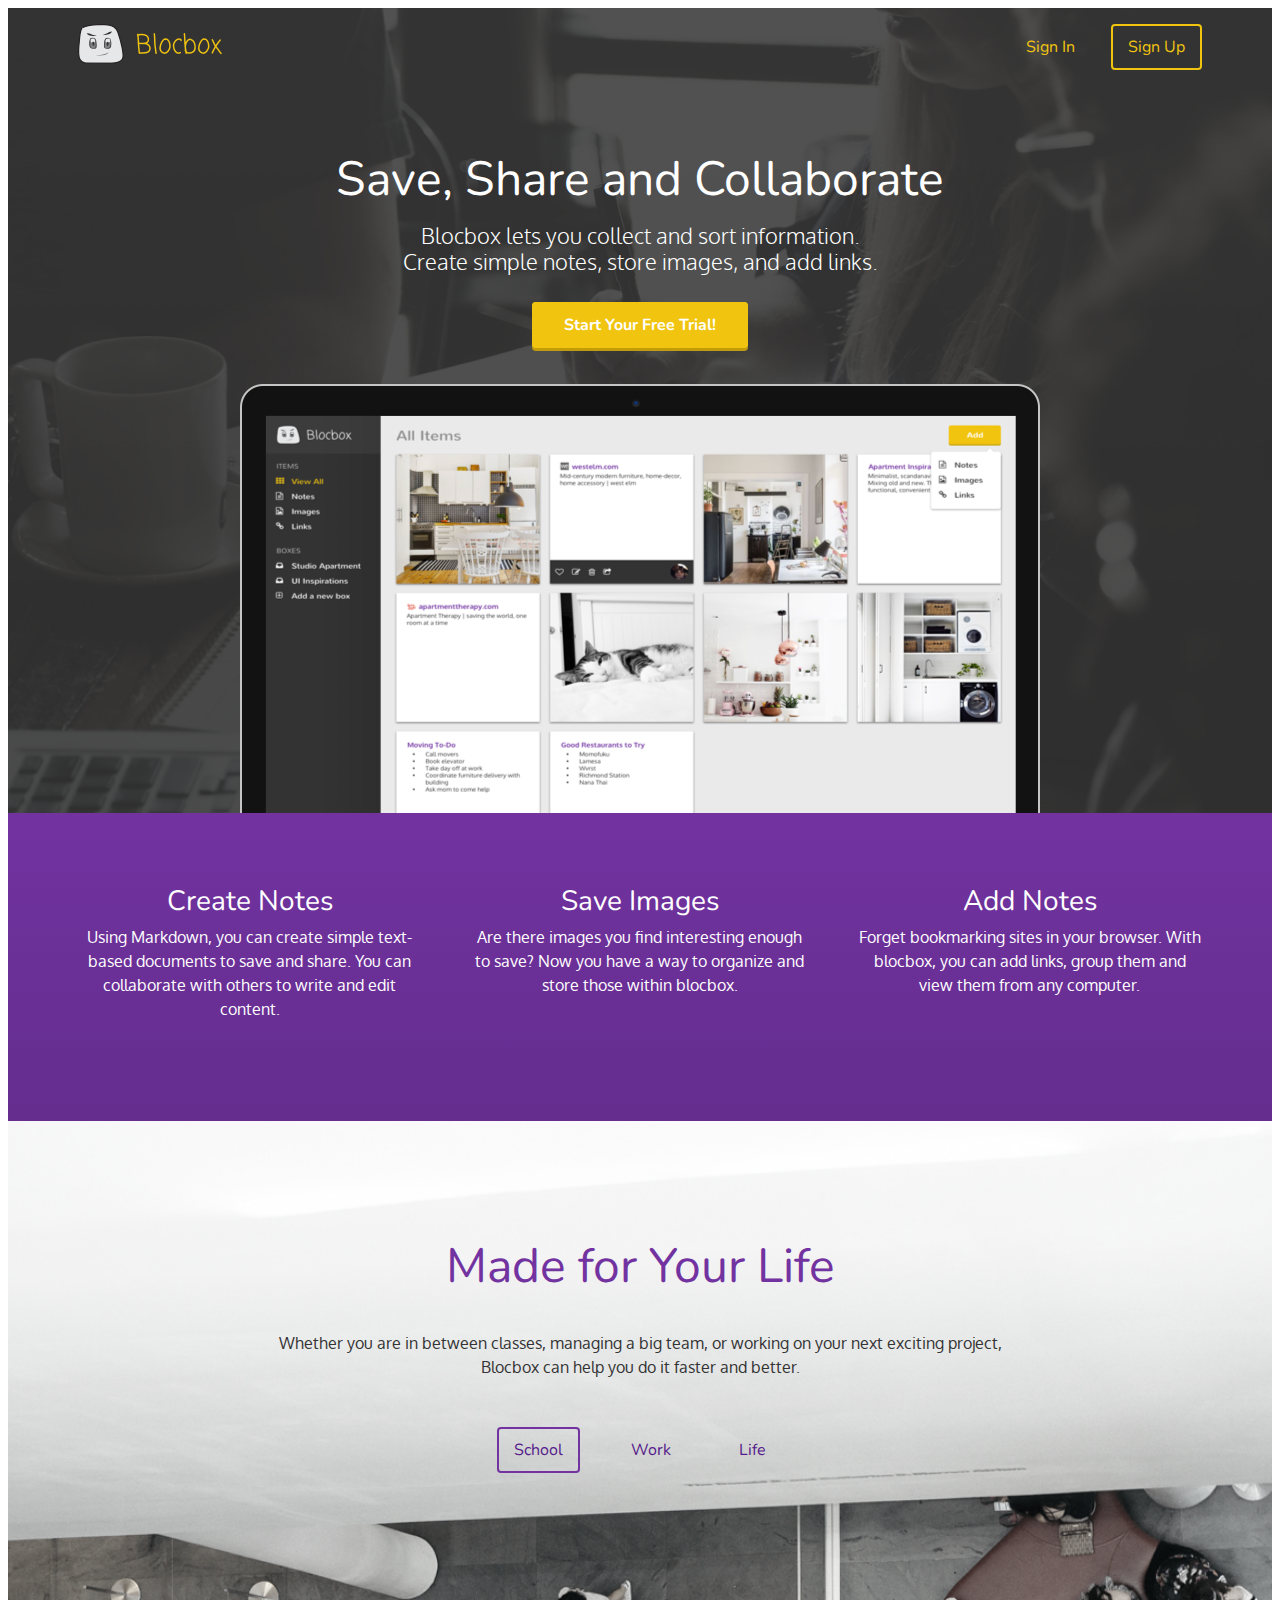
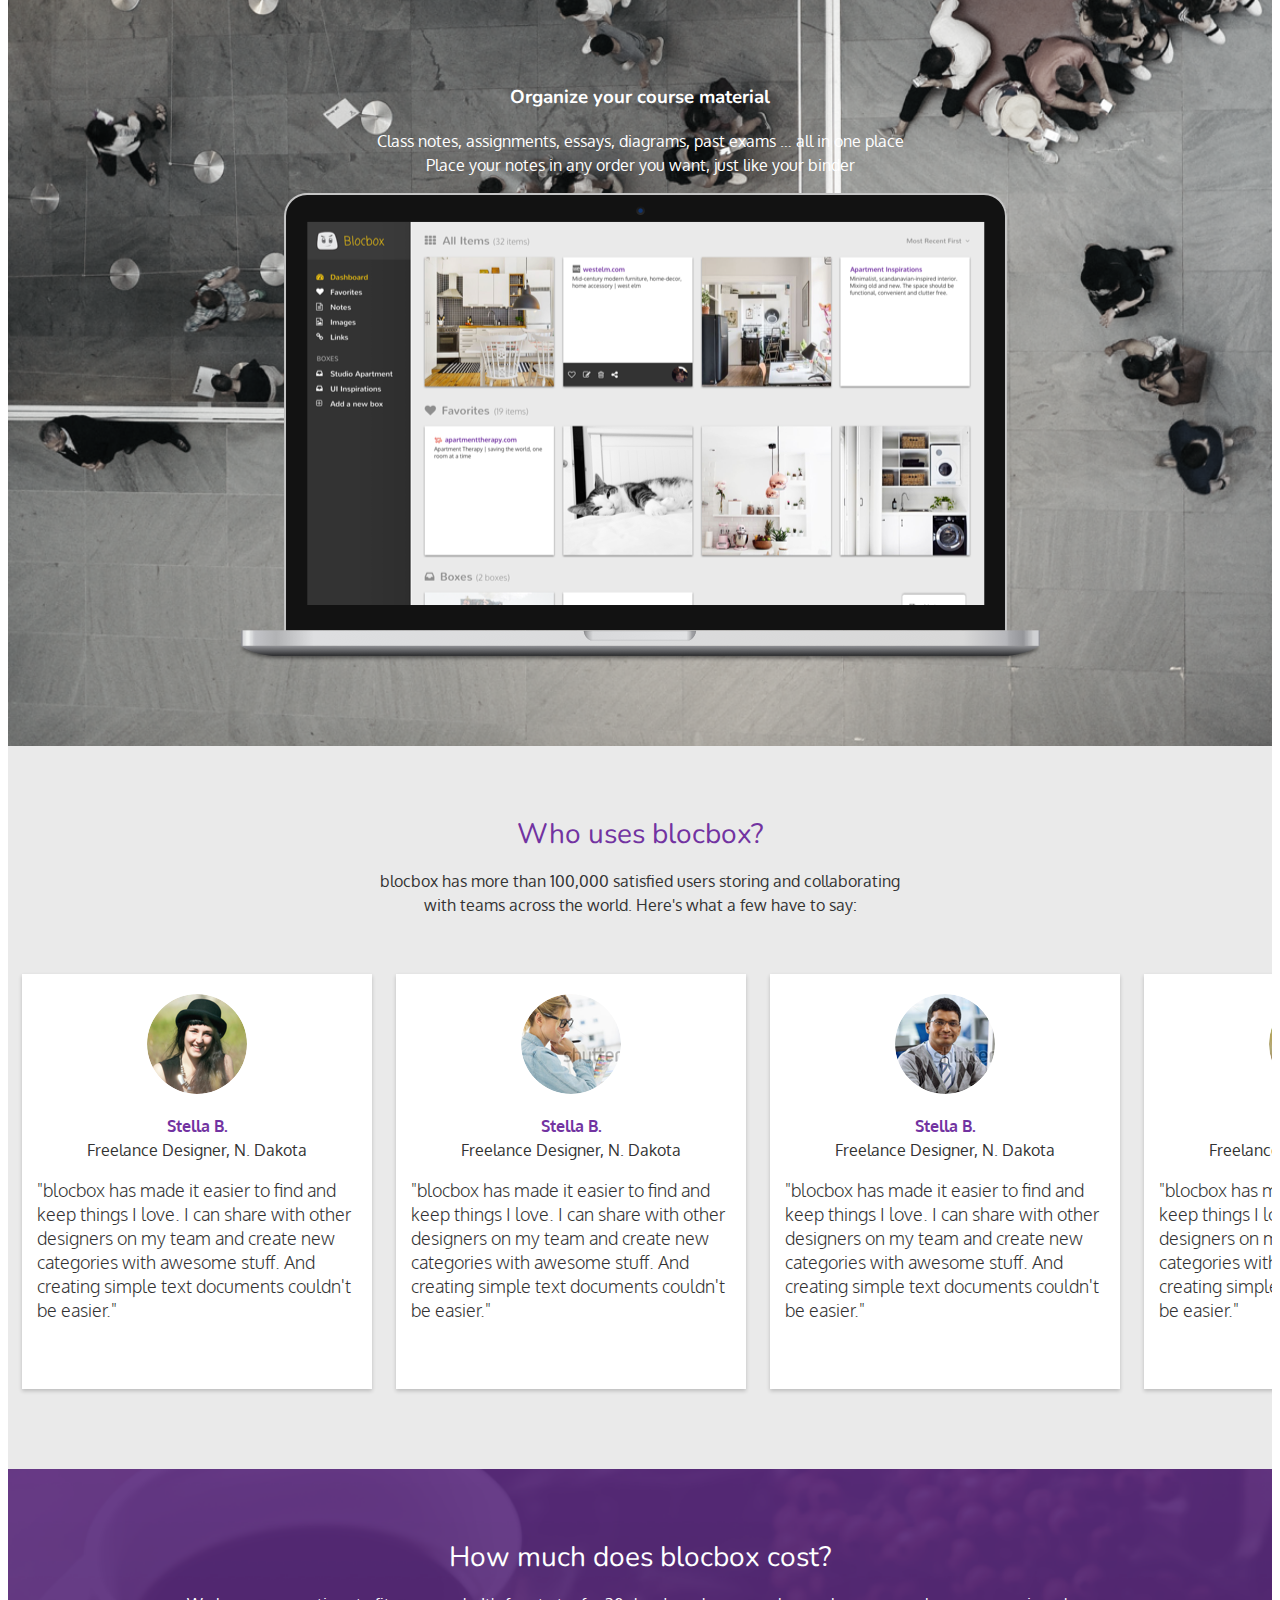
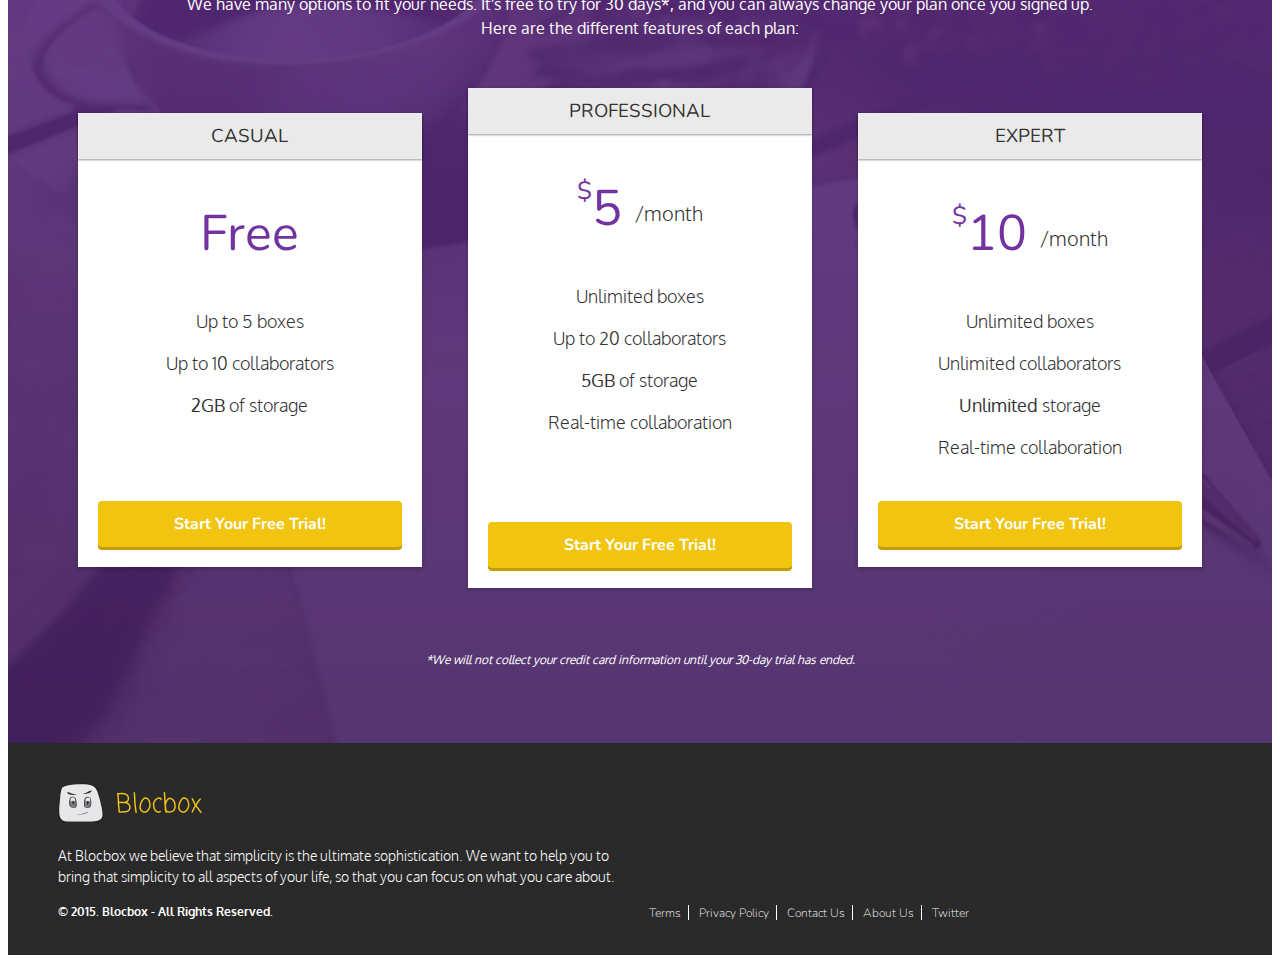
==== commit 3310c6df: "laptop img - responsive" ====
--- a/index.html
+++ b/index.html
@@ -20,7 +20,7 @@
 	<header>
 	<nav class="container">
 		<div class="one-half">
-			<a href="index.html" class="site-logo"><img src="images/site-logo.png" srcset="images/site-logo_2x.png 2x" alt="Blocbox Logo" /></a>
+			<a href="index.html" class="site-logo"><img src="images/site-logo.png" srcset="images/site-logo_2x.png 2x, images/site-logo_3x.png 3x" alt="Blocbox Logo" /></a>
 		</div>
 		<div class="one-half">
 			<ul>
@@ -81,9 +81,12 @@
 			<p>Class notes, assignments, essays, diagrams, past exams … all in one place<br>
 			Place your notes in any order you want, just like your binder</p>
 			<picture>
-			<source media="(max-width: 992px)" srcset="images/school-laptop_0.7x.png" alt="Blocbox" />
-			<img src="images/school-laptop.png" alt="Blocbox for school" />
-		</picture>
+				<source media="(max-width: 414px)" srcset="images/school-laptop_xs.png 1x, images/school-laptop_sm.png 2x">
+				<source media="(max-width: 768px)" srcset="images/school-laptop_sm.png 1x, images/school-laptop.png 2x">
+				<source media="(max-width: 1280px" srcset="images/school-laptop.png">
+				<source media="(max-width: 1920px)" srcset="images/school-laptop_lg.png">
+				<img src="images/school-laptop.png" alt="Blocbox for school" />
+			</picture>
 			
 		</div>
 	</section>
@@ -122,7 +125,7 @@
 				</li>
 				<li>
 					<div class="box">
-						<img src="images/person4.png" alt="avatar">
+						<img src="images/person1.png" alt="avatar">
 						<p class="name"><strong>Stella B.</strong><br/>Freelance Designer, N. Dakota</p>
 						<blockquote>"blocbox has made it easier to find and keep things I love. I can share with other designers on my team and create new categories with awesome stuff. And creating simple text documents couldn't be easier."
 						</blockquote>
@@ -188,7 +191,7 @@
 		<div class="container footer-block">
 			<table>
 				<tr>
-				<td><img class="logo" src="images/site-logo.png" srcset="images/site-logo_2x.png 2x" alt="Blocbox Logo" /></td>
+				<td><img src="images/site-logo.png" srcset="images/site-logo_2x.png 2x, images/site-logo_3x.png 3x" alt="Blocbox Logo" class="logo"/></td>
 				<td></td>
 				</tr>
 				<tr>
